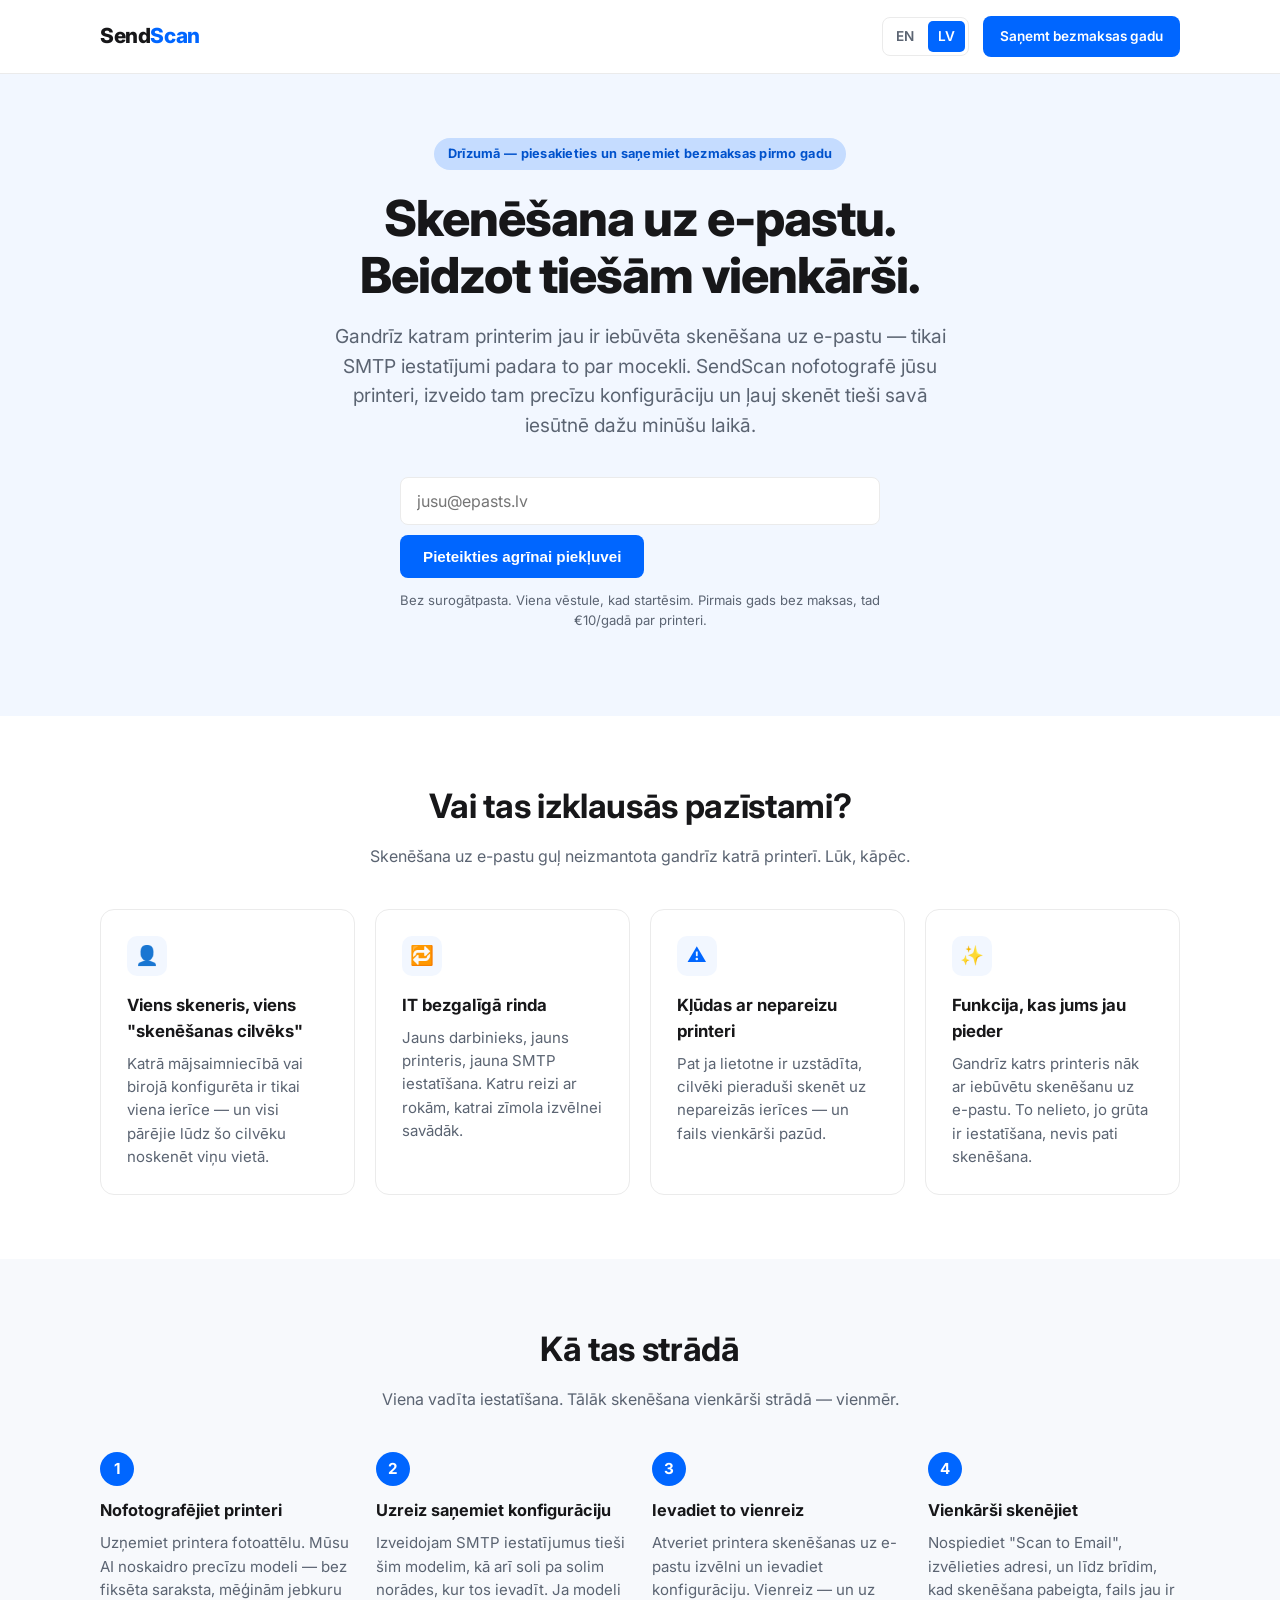
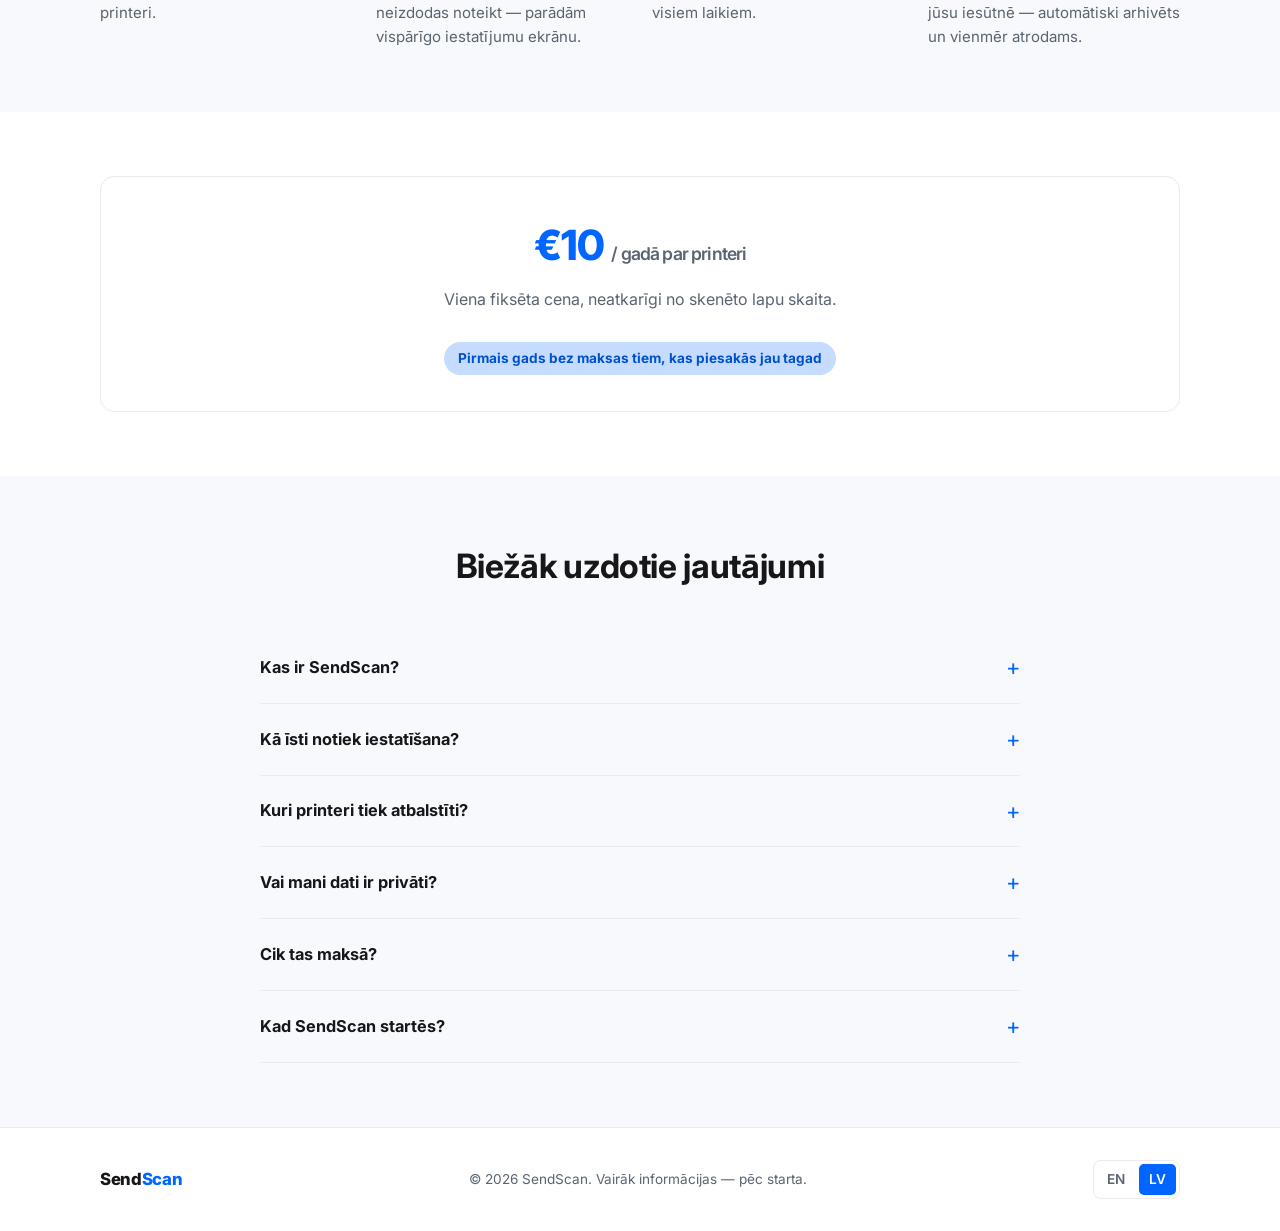
==== site/lv/index.html @ 98dc3624 "Initial commit: SendScan planning docs and coming-soon landing page Adds problem/solution notes, lan" ====
<!DOCTYPE html>
<html lang="lv">
<head>
<meta charset="UTF-8">
<meta name="viewport" content="width=device-width, initial-scale=1">
<title>SendScan | Skenēšana uz e-pastu, beidzot vienkārši</title>
<meta name="description" content="SendScan pārvērš jūsu printera iebūvēto skeneri par īstu skenēšanas uz e-pastu rīku. Nofotografējiet printeri, saņemiet gatavu SMTP konfigurāciju, iestatiet to vienreiz — katrs skenējums nonāk jūsu iesūtnē automātiski.">
<link rel="canonical" href="https://sendscan.me/lv/">
<link rel="alternate" hreflang="en" href="https://sendscan.me/">
<link rel="alternate" hreflang="lv" href="https://sendscan.me/lv/">
<link rel="alternate" hreflang="x-default" href="https://sendscan.me/">

<meta property="og:type" content="website">
<meta property="og:site_name" content="SendScan">
<meta property="og:title" content="SendScan | Skenēšana uz e-pastu, beidzot vienkārši">
<meta property="og:description" content="Nofotografējiet printeri, saņemiet gatavu skenēšanas uz e-pastu konfigurāciju, iestatiet to vienreiz. Katrs skenējums nonāk jūsu iesūtnē automātiski — pirmais gads bez maksas tiem, kas piesakās jau tagad.">
<meta property="og:url" content="https://sendscan.me/lv/">
<meta property="og:locale" content="lv_LV">
<meta property="og:locale:alternate" content="en_US">
<meta name="twitter:card" content="summary">
<meta name="twitter:title" content="SendScan | Skenēšana uz e-pastu, beidzot vienkārši">
<meta name="twitter:description" content="Nofotografējiet printeri, saņemiet gatavu skenēšanas uz e-pastu konfigurāciju, iestatiet to vienreiz. Katrs skenējums nonāk jūsu iesūtnē automātiski.">

<link rel="icon" href="../favicon.svg" type="image/svg+xml">
<link rel="preconnect" href="https://fonts.googleapis.com">
<link rel="preconnect" href="https://fonts.gstatic.com" crossorigin>
<link href="https://fonts.googleapis.com/css2?family=Inter:wght@400;600;700;800&display=swap" rel="stylesheet">
<link rel="stylesheet" href="../assets/styles.css">

<script type="application/ld+json">
{
  "@context": "https://schema.org",
  "@type": "Organization",
  "name": "SendScan",
  "url": "https://sendscan.me/lv/",
  "logo": "https://sendscan.me/favicon.svg",
  "description": "SendScan no viena fotoattēla izveido gatavus skenēšanas uz e-pastu (SMTP) iestatījumus jebkuram printerim, ar automātisku skenējumu vēsturi katram printerim."
}
</script>
<script type="application/ld+json">
{
  "@context": "https://schema.org",
  "@type": "FAQPage",
  "mainEntity": [
    {
      "@type": "Question",
      "name": "Kas ir SendScan?",
      "acceptedAnswer": {
        "@type": "Answer",
        "text": "SendScan ir pakalpojums, kas no viena fotoattēla izveido gatavus skenēšanas uz e-pastu (SMTP) iestatījumus jūsu printerim, lai to iestatītu vienreiz un sāktu skenēt tieši savā iesūtnē — bez nepieciešamām IT zināšanām."
      }
    },
    {
      "@type": "Question",
      "name": "Kā īsti notiek iestatīšana?",
      "acceptedAnswer": {
        "@type": "Answer",
        "text": "Jūs nofotografējat printeri, mūsu AI nosaka modeli un sagatavo precīzu SMTP konfigurāciju un norādes tieši šai ierīcei. To ievadāt vienreiz printera skenēšanas uz e-pastu izvēlnē, un tas strādā turpmāk. Ja modeli nevar droši noteikt, parādām vispārīgo SMTP iestatījumu ekrānu manuālai ievadīšanai."
      }
    },
    {
      "@type": "Question",
      "name": "Kuri printeri tiek atbalstīti?",
      "acceptedAnswer": {
        "@type": "Answer",
        "text": "Mērķējam atbalstīt jebkuru printeri, nevis fiksētu sarakstu. Mūsu AI ir veidots, lai atpazītu ražotāju un modeli no fotoattēla vispārīgi, ar manuālu rezerves variantu tam, ko tas droši neatpazīst."
      }
    },
    {
      "@type": "Question",
      "name": "Vai mani dati ir privāti?",
      "acceptedAnswer": {
        "@type": "Answer",
        "text": "Jā. Katram printerim ir sava atsevišķa adrese un pastkaste, un jūsu skenējumi ir pieejami tikai jūsu kontam."
      }
    },
    {
      "@type": "Question",
      "name": "Cik tas maksā?",
      "acceptedAnswer": {
        "@type": "Answer",
        "text": "SendScan maksā 10 eiro gadā par vienu printeri vai skeneri. Ikviens, kurš piesakās pirms starta, saņem pirmo gadu bez maksas."
      }
    },
    {
      "@type": "Question",
      "name": "Kad SendScan startēs?",
      "acceptedAnswer": {
        "@type": "Answer",
        "text": "Esam noslēguma sagatavošanās posmā. Pieteikšanās vietnē rezervē bezmaksas pirmo gadu un nosūtīs vēstuli brīdī, kad SendScan būs pieejams."
      }
    }
  ]
}
</script>
</head>
<body>

<header class="site-header">
  <div class="wrap">
    <a href="index.html" class="logo">Send<span class="dot">Scan</span></a>
    <div class="header-actions">
      <nav class="lang-switch" aria-label="Valoda">
        <a href="../index.html" lang="en" hreflang="en">EN</a>
        <a href="index.html" aria-current="true" lang="lv" hreflang="lv">LV</a>
      </nav>
      <a href="#signup" class="btn btn-primary btn-sm">Saņemt bezmaksas gadu</a>
    </div>
  </div>
</header>

<main>

  <section class="hero">
    <div class="wrap">
      <span class="eyebrow">Drīzumā — piesakieties un saņemiet bezmaksas pirmo gadu</span>
      <h1>Skenēšana uz e-pastu.<br>Beidzot tiešām vienkārši.</h1>
      <p class="lede">Gandrīz katram printerim jau ir iebūvēta skenēšana uz e-pastu — tikai SMTP iestatījumi padara to par mocekli. SendScan nofotografē jūsu printeri, izveido tam precīzu konfigurāciju un ļauj skenēt tieši savā iesūtnē dažu minūšu laikā.</p>

      <div class="signup-form" data-signup-form id="signup">
        <form>
          <div class="row">
            <label for="email" class="sr-only" style="position:absolute;left:-9999px;">E-pasta adrese</label>
            <input type="email" id="email" name="email" placeholder="jusu@epasts.lv" required autocomplete="email">
            <button type="submit" class="btn btn-primary">Pieteikties agrīnai piekļuvei</button>
          </div>
        </form>
        <div class="form-success" role="status">Jūs esat sarakstā! Uzrakstīsim, tiklīdz SendScan būs pieejams — ar jūsu bezmaksas pirmo gadu.</div>
        <p class="form-note">Bez surogātpasta. Viena vēstule, kad startēsim. Pirmais gads bez maksas, tad €10/gadā par printeri.</p>
      </div>
    </div>
  </section>

  <section>
    <div class="wrap">
      <div class="section-head">
        <h2>Vai tas izklausās pazīstami?</h2>
        <p>Skenēšana uz e-pastu guļ neizmantota gandrīz katrā printerī. Lūk, kāpēc.</p>
      </div>
      <div class="card-grid">
        <div class="card">
          <div class="icon">👤</div>
          <h3>Viens skeneris, viens "skenēšanas cilvēks"</h3>
          <p>Katrā mājsaimniecībā vai birojā konfigurēta ir tikai viena ierīce — un visi pārējie lūdz šo cilvēku noskenēt viņu vietā.</p>
        </div>
        <div class="card">
          <div class="icon">🔁</div>
          <h3>IT bezgalīgā rinda</h3>
          <p>Jauns darbinieks, jauns printeris, jauna SMTP iestatīšana. Katru reizi ar rokām, katrai zīmola izvēlnei savādāk.</p>
        </div>
        <div class="card">
          <div class="icon">⚠️</div>
          <h3>Kļūdas ar nepareizu printeri</h3>
          <p>Pat ja lietotne ir uzstādīta, cilvēki pieraduši skenēt uz nepareizās ierīces — un fails vienkārši pazūd.</p>
        </div>
        <div class="card">
          <div class="icon">✨</div>
          <h3>Funkcija, kas jums jau pieder</h3>
          <p>Gandrīz katrs printeris nāk ar iebūvētu skenēšanu uz e-pastu. To nelieto, jo grūta ir iestatīšana, nevis pati skenēšana.</p>
        </div>
      </div>
    </div>
  </section>

  <section class="section-alt">
    <div class="wrap">
      <div class="section-head">
        <h2>Kā tas strādā</h2>
        <p>Viena vadīta iestatīšana. Tālāk skenēšana vienkārši strādā — vienmēr.</p>
      </div>
      <ol class="steps">
        <li>
          <h3>Nofotografējiet printeri</h3>
          <p>Uzņemiet printera fotoattēlu. Mūsu AI noskaidro precīzu modeli — bez fiksēta saraksta, mēģinām jebkuru printeri.</p>
        </li>
        <li>
          <h3>Uzreiz saņemiet konfigurāciju</h3>
          <p>Izveidojam SMTP iestatījumus tieši šim modelim, kā arī soli pa solim norādes, kur tos ievadīt. Ja modeli neizdodas noteikt — parādām vispārīgo iestatījumu ekrānu.</p>
        </li>
        <li>
          <h3>Ievadiet to vienreiz</h3>
          <p>Atveriet printera skenēšanas uz e-pastu izvēlni un ievadiet konfigurāciju. Vienreiz — un uz visiem laikiem.</p>
        </li>
        <li>
          <h3>Vienkārši skenējiet</h3>
          <p>Nospiediet "Scan to Email", izvēlieties adresi, un līdz brīdim, kad skenēšana pabeigta, fails jau ir jūsu iesūtnē — automātiski arhivēts un vienmēr atrodams.</p>
        </li>
      </ol>
    </div>
  </section>

  <section>
    <div class="wrap">
      <div class="pricing-banner">
        <div class="price-figure">€10 <span>/ gadā par printeri</span></div>
        <p style="color:var(--color-text-muted); margin-top:10px;">Viena fiksēta cena, neatkarīgi no skenēto lapu skaita.</p>
        <span class="badge">Pirmais gads bez maksas tiem, kas piesakās jau tagad</span>
      </div>
    </div>
  </section>

  <section class="section-alt">
    <div class="wrap">
      <div class="section-head">
        <h2>Biežāk uzdotie jautājumi</h2>
      </div>
      <div class="faq">
        <details>
          <summary>Kas ir SendScan?</summary>
          <p>SendScan ir pakalpojums, kas no viena fotoattēla izveido gatavus skenēšanas uz e-pastu (SMTP) iestatījumus jūsu printerim, lai to iestatītu vienreiz un sāktu skenēt tieši savā iesūtnē — bez nepieciešamām IT zināšanām.</p>
        </details>
        <details>
          <summary>Kā īsti notiek iestatīšana?</summary>
          <p>Jūs nofotografējat printeri, mūsu AI nosaka modeli un sagatavo precīzu SMTP konfigurāciju un norādes tieši šai ierīcei. To ievadāt vienreiz printera skenēšanas uz e-pastu izvēlnē, un tas strādā turpmāk. Ja modeli nevar droši noteikt, parādām vispārīgo SMTP iestatījumu ekrānu manuālai ievadīšanai.</p>
        </details>
        <details>
          <summary>Kuri printeri tiek atbalstīti?</summary>
          <p>Mērķējam atbalstīt jebkuru printeri, nevis fiksētu sarakstu. Mūsu AI ir veidots, lai atpazītu ražotāju un modeli no fotoattēla vispārīgi, ar manuālu rezerves variantu tam, ko tas droši neatpazīst.</p>
        </details>
        <details>
          <summary>Vai mani dati ir privāti?</summary>
          <p>Jā. Katram printerim ir sava atsevišķa adrese un pastkaste, un jūsu skenējumi ir pieejami tikai jūsu kontam.</p>
        </details>
        <details>
          <summary>Cik tas maksā?</summary>
          <p>SendScan maksā €10 gadā par vienu printeri vai skeneri. Ikviens, kurš piesakās pirms starta, saņem pirmo gadu bez maksas.</p>
        </details>
        <details>
          <summary>Kad SendScan startēs?</summary>
          <p>Esam noslēguma sagatavošanās posmā. Pieteikšanās augstāk rezervē jums bezmaksas pirmo gadu un nosūtīs vēstuli brīdī, kad SendScan būs pieejams.</p>
        </details>
      </div>
    </div>
  </section>

</main>

<footer class="site-footer">
  <div class="wrap">
    <a href="index.html" class="logo" style="font-size:1.05rem;">Send<span class="dot">Scan</span></a>
    <p>&copy; 2026 SendScan. Vairāk informācijas — pēc starta.</p>
    <nav class="lang-switch" aria-label="Valoda">
      <a href="../index.html" lang="en" hreflang="en">EN</a>
      <a href="index.html" aria-current="true" lang="lv" hreflang="lv">LV</a>
    </nav>
  </div>
</footer>

<script src="../assets/script.js"></script>
</body>
</html>
---- site/assets/styles.css ----
/* SendScan — shared styles for EN + LV pages */

:root {
  --color-primary: #0066ff;
  --color-primary-hover: #0052cc;
  --color-primary-tint: #f2f7ff;
  --color-primary-tint-2: #c5dcff;
  --color-text: #171719;
  --color-text-muted: #5b6472;
  --color-bg: #ffffff;
  --color-bg-alt: #f7f9fc;
  --color-border: #ebebeb;
  --color-success-bg: #f0fdf4;
  --color-success-text: #166534;
  --radius: 8px;
  --radius-lg: 14px;
  --font-family: 'Inter', -apple-system, BlinkMacSystemFont, 'Segoe UI', Roboto, sans-serif;
  --max-width: 1120px;
}

@media (prefers-color-scheme: dark) {
  :root {
    --color-primary: #4d8dff;
    --color-primary-hover: #6ea1ff;
    --color-primary-tint: #10192b;
    --color-primary-tint-2: #16233d;
    --color-text: #f2f4f7;
    --color-text-muted: #a6adb8;
    --color-bg: #0b0e14;
    --color-bg-alt: #11151d;
    --color-border: #23283333;
    --color-success-bg: #0f2a1a;
    --color-success-text: #4ade80;
  }
}

* { box-sizing: border-box; }

html { scroll-behavior: auto; }

body {
  margin: 0;
  font-family: var(--font-family);
  color: var(--color-text);
  background: var(--color-bg);
  line-height: 1.55;
  -webkit-font-smoothing: antialiased;
}

img, svg { max-width: 100%; display: block; }

a { color: var(--color-primary); text-decoration: none; }
a:hover { text-decoration: underline; }

.wrap {
  max-width: var(--max-width);
  margin: 0 auto;
  padding: 0 20px;
}

/* Header */
.site-header {
  border-bottom: 1px solid var(--color-border);
  position: sticky;
  top: 0;
  background: var(--color-bg);
  z-index: 10;
}
.site-header .wrap {
  display: flex;
  align-items: center;
  justify-content: space-between;
  gap: 16px;
  padding-top: 16px;
  padding-bottom: 16px;
  flex-wrap: wrap;
}
.logo {
  font-weight: 800;
  font-size: 1.3rem;
  color: var(--color-text);
  letter-spacing: -0.02em;
}
.logo:hover { text-decoration: none; }
.logo .dot { color: var(--color-primary); }

.header-actions {
  display: flex;
  align-items: center;
  gap: 14px;
}

.lang-switch {
  display: flex;
  gap: 4px;
  border: 1px solid var(--color-border);
  border-radius: var(--radius);
  padding: 3px;
}
.lang-switch a {
  padding: 5px 10px;
  border-radius: calc(var(--radius) - 3px);
  font-size: 0.85rem;
  font-weight: 600;
  color: var(--color-text-muted);
}
.lang-switch a:hover { text-decoration: none; background: var(--color-bg-alt); }
.lang-switch a[aria-current="true"] {
  background: var(--color-primary);
  color: #fff;
}

/* Buttons */
.btn {
  display: inline-flex;
  align-items: center;
  justify-content: center;
  gap: 8px;
  padding: 12px 22px;
  border-radius: var(--radius);
  font-weight: 600;
  font-size: 0.95rem;
  border: 1px solid transparent;
  cursor: pointer;
  white-space: nowrap;
}
.btn:hover { text-decoration: none; }
.btn-primary {
  background: var(--color-primary);
  color: #fff;
}
.btn-primary:hover { background: var(--color-primary-hover); }
.btn-outline {
  background: transparent;
  border-color: var(--color-primary);
  color: var(--color-primary);
}
.btn-outline:hover { background: var(--color-primary-tint); }
.btn-sm { padding: 9px 16px; font-size: 0.85rem; }

/* Hero */
.hero {
  background: var(--color-primary-tint);
  padding: 64px 0 72px;
}
.hero .wrap { text-align: center; }
.eyebrow {
  display: inline-block;
  background: var(--color-primary-tint-2);
  color: var(--color-primary-hover);
  font-weight: 700;
  font-size: 0.8rem;
  letter-spacing: 0.02em;
  padding: 6px 14px;
  border-radius: 999px;
  margin-bottom: 20px;
}
.hero h1 {
  font-size: clamp(1.9rem, 5vw, 3.1rem);
  line-height: 1.15;
  letter-spacing: -0.02em;
  margin: 0 0 18px;
  font-weight: 800;
}
.hero .lede {
  font-size: clamp(1rem, 2vw, 1.2rem);
  color: var(--color-text-muted);
  max-width: 640px;
  margin: 0 auto 36px;
}

/* Signup form */
.signup-form {
  max-width: 480px;
  margin: 0 auto;
}
.signup-form .row {
  display: flex;
  gap: 10px;
  flex-wrap: wrap;
}
.signup-form input[type="email"] {
  flex: 1 1 240px;
  padding: 13px 16px;
  border-radius: var(--radius);
  border: 1px solid var(--color-border);
  font-size: 1rem;
  font-family: inherit;
  background: var(--color-bg);
  color: var(--color-text);
}
.signup-form input[type="email"]:focus {
  outline: 2px solid var(--color-primary);
  outline-offset: 1px;
}
.signup-form .btn { flex: 0 0 auto; }
.form-note {
  font-size: 0.82rem;
  color: var(--color-text-muted);
  margin-top: 12px;
}
.form-success {
  display: none;
  background: var(--color-success-bg);
  color: var(--color-success-text);
  border-radius: var(--radius);
  padding: 16px 18px;
  font-weight: 600;
  font-size: 0.95rem;
}
.signup-form.is-submitted form { display: none; }
.signup-form.is-submitted .form-success { display: block; }

/* Sections */
section { padding: 64px 0; }
.section-head {
  text-align: center;
  max-width: 640px;
  margin: 0 auto 40px;
}
.section-head h2 {
  font-size: clamp(1.5rem, 3vw, 2.1rem);
  margin: 0 0 12px;
  letter-spacing: -0.01em;
}
.section-head p { color: var(--color-text-muted); margin: 0; }

/* Problem cards */
.card-grid {
  display: grid;
  grid-template-columns: repeat(auto-fit, minmax(240px, 1fr));
  gap: 20px;
}
.card {
  border: 1px solid var(--color-border);
  border-radius: var(--radius-lg);
  padding: 26px;
  background: var(--color-bg);
}
.card .icon {
  width: 40px;
  height: 40px;
  border-radius: 10px;
  background: var(--color-primary-tint);
  color: var(--color-primary);
  display: flex;
  align-items: center;
  justify-content: center;
  font-size: 1.2rem;
  margin-bottom: 16px;
}
.card h3 { margin: 0 0 8px; font-size: 1.05rem; }
.card p { margin: 0; color: var(--color-text-muted); font-size: 0.94rem; }

/* How it works */
.steps {
  list-style: none;
  margin: 0;
  padding: 0;
  display: grid;
  grid-template-columns: repeat(auto-fit, minmax(220px, 1fr));
  gap: 24px;
  counter-reset: step;
}
.steps li {
  counter-increment: step;
  position: relative;
  padding-top: 46px;
}
.steps li::before {
  content: counter(step);
  position: absolute;
  top: 0;
  left: 0;
  width: 34px;
  height: 34px;
  border-radius: 50%;
  background: var(--color-primary);
  color: #fff;
  font-weight: 700;
  display: flex;
  align-items: center;
  justify-content: center;
  font-size: 0.95rem;
}
.steps h3 { margin: 0 0 8px; font-size: 1.02rem; }
.steps p { margin: 0; color: var(--color-text-muted); font-size: 0.94rem; }

.section-alt { background: var(--color-bg-alt); }

/* Pricing banner */
.pricing-banner {
  border: 1px solid var(--color-border);
  border-radius: var(--radius-lg);
  padding: 36px;
  text-align: center;
  background: var(--color-bg);
}
.price-figure {
  font-size: 2.6rem;
  font-weight: 800;
  color: var(--color-primary);
  letter-spacing: -0.02em;
}
.price-figure span { font-size: 1.1rem; font-weight: 600; color: var(--color-text-muted); }
.pricing-banner .badge {
  display: inline-block;
  margin-top: 14px;
  background: var(--color-primary-tint-2);
  color: var(--color-primary-hover);
  font-weight: 700;
  font-size: 0.85rem;
  padding: 6px 14px;
  border-radius: 999px;
}

/* FAQ */
.faq { max-width: 760px; margin: 0 auto; }
.faq details {
  border-bottom: 1px solid var(--color-border);
  padding: 18px 0;
}
.faq summary {
  cursor: pointer;
  font-weight: 700;
  font-size: 1.02rem;
  list-style: none;
  display: flex;
  align-items: center;
  justify-content: space-between;
  gap: 12px;
}
.faq summary::-webkit-details-marker { display: none; }
.faq summary::after {
  content: '+';
  font-size: 1.4rem;
  color: var(--color-primary);
  flex-shrink: 0;
  font-weight: 400;
}
.faq details[open] summary::after { content: '\2212'; }
.faq p {
  margin: 12px 0 0;
  color: var(--color-text-muted);
}

/* Footer */
.site-footer {
  border-top: 1px solid var(--color-border);
  padding: 32px 0;
}
.site-footer .wrap {
  display: flex;
  align-items: center;
  justify-content: space-between;
  gap: 16px;
  flex-wrap: wrap;
}
.site-footer p {
  margin: 0;
  color: var(--color-text-muted);
  font-size: 0.85rem;
}

@media (max-width: 560px) {
  .site-header .wrap { justify-content: center; text-align: center; }
  .header-actions { width: 100%; justify-content: center; }
  .signup-form .row { flex-direction: column; }
  .signup-form .btn { width: 100%; }
}
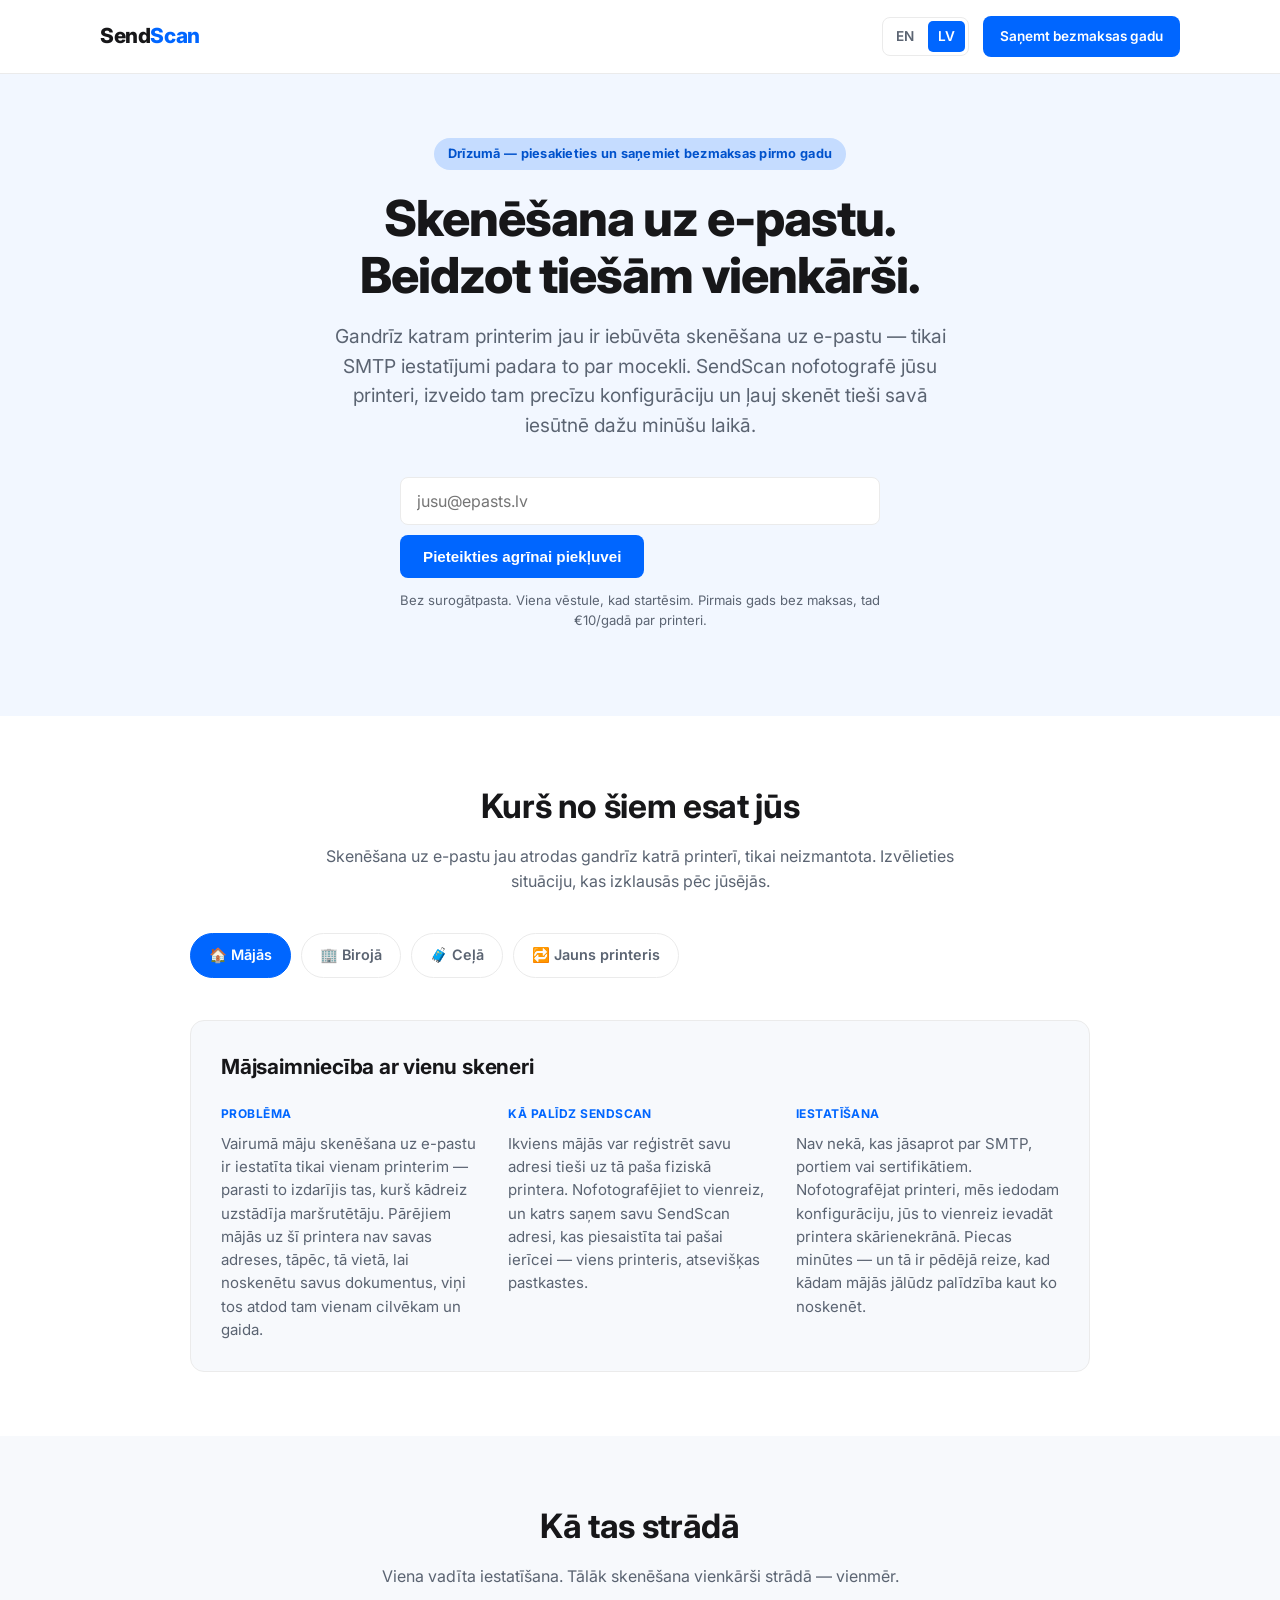
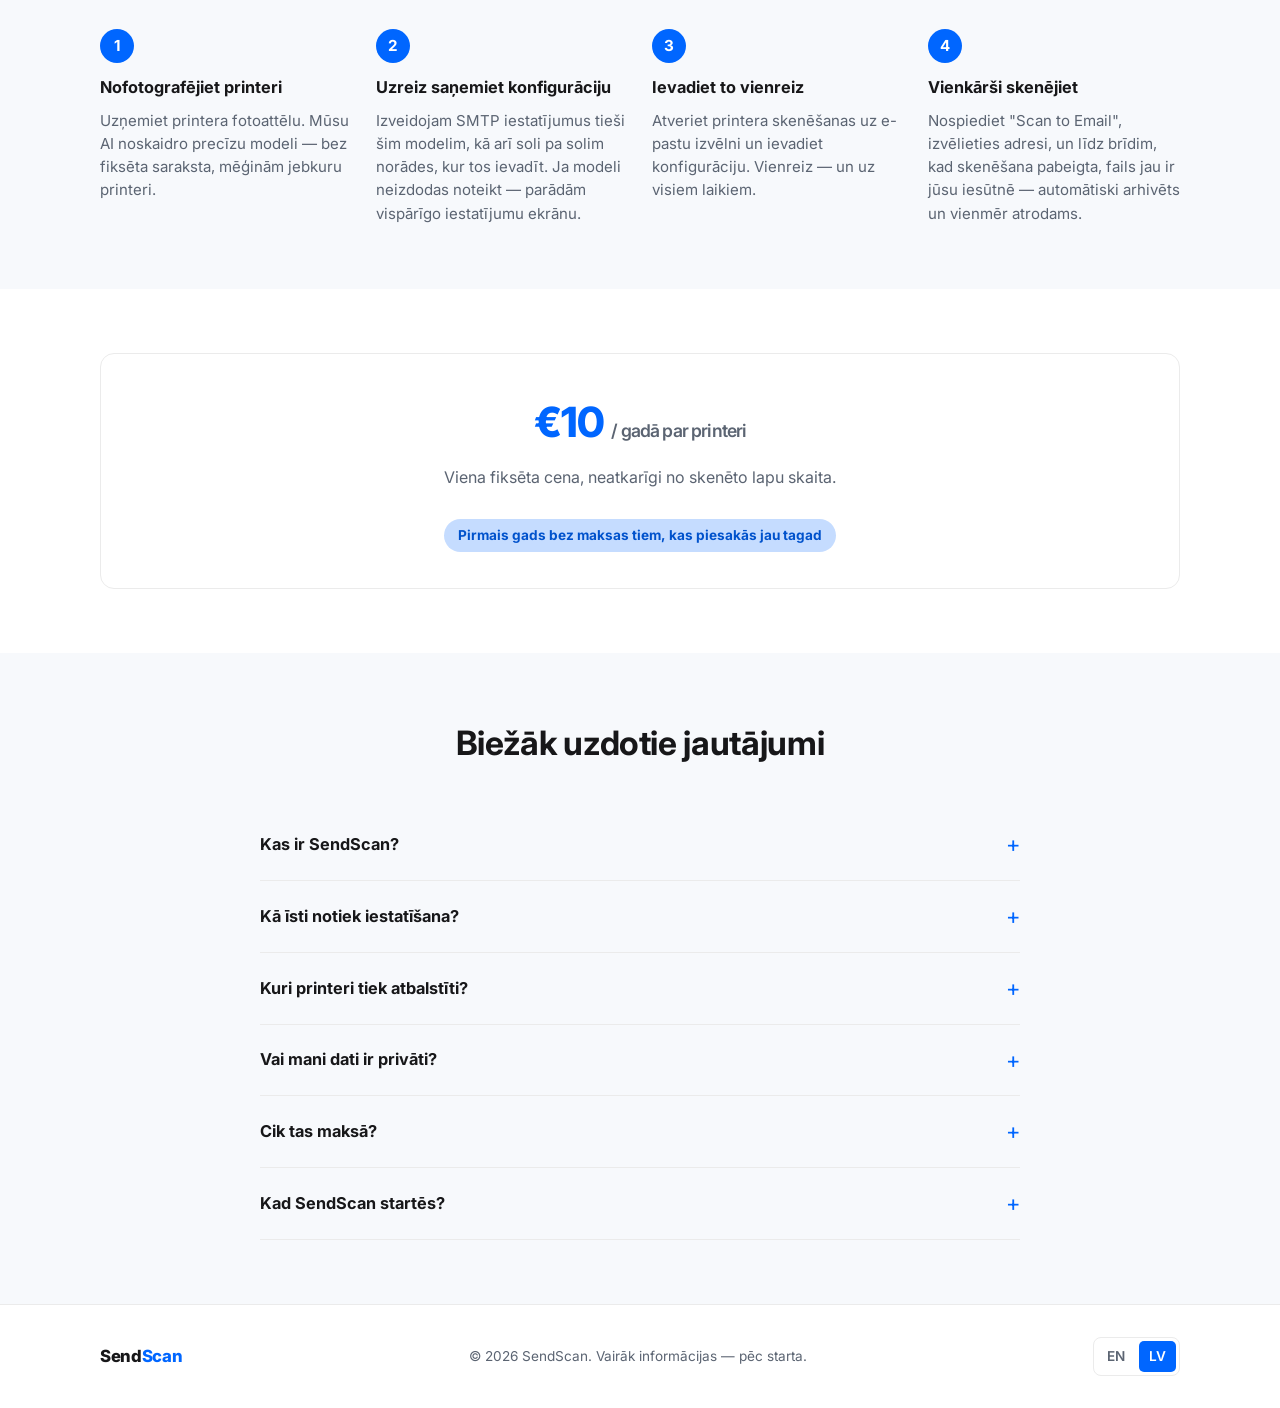
==== commit caba1610: "Replace shallow problem cards with detailed use-case tabs Adds a CSS-only (radio-button driven) tabb" ====
--- a/site/lv/index.html
+++ b/site/lv/index.html
@@ -134,29 +134,90 @@
   <section>
     <div class="wrap">
       <div class="section-head">
-        <h2>Vai tas izklausās pazīstami?</h2>
-        <p>Skenēšana uz e-pastu guļ neizmantota gandrīz katrā printerī. Lūk, kāpēc.</p>
-      </div>
-      <div class="card-grid">
-        <div class="card">
-          <div class="icon">👤</div>
-          <h3>Viens skeneris, viens "skenēšanas cilvēks"</h3>
-          <p>Katrā mājsaimniecībā vai birojā konfigurēta ir tikai viena ierīce — un visi pārējie lūdz šo cilvēku noskenēt viņu vietā.</p>
+        <h2>Kurš no šiem esat jūs</h2>
+        <p>Skenēšana uz e-pastu jau atrodas gandrīz katrā printerī, tikai neizmantota. Izvēlieties situāciju, kas izklausās pēc jūsējās.</p>
+      </div>
+
+      <div class="usecases">
+        <input type="radio" name="usecase" id="uc-home" class="tab-input" checked>
+        <label class="tab" for="uc-home">🏠 Mājās</label>
+        <input type="radio" name="usecase" id="uc-office" class="tab-input">
+        <label class="tab" for="uc-office">🏢 Birojā</label>
+        <input type="radio" name="usecase" id="uc-guest" class="tab-input">
+        <label class="tab" for="uc-guest">🧳 Ceļā</label>
+        <input type="radio" name="usecase" id="uc-swap" class="tab-input">
+        <label class="tab" for="uc-swap">🔁 Jauns printeris</label>
+
+        <div class="panel" id="panel-home">
+          <h3 class="panel-title">Mājsaimniecība ar vienu skeneri</h3>
+          <div class="panel-grid">
+            <div class="panel-block">
+              <span class="panel-label">Problēma</span>
+              <p>Vairumā māju skenēšana uz e-pastu ir iestatīta tikai vienam printerim — parasti to izdarījis tas, kurš kādreiz uzstādīja maršrutētāju. Pārējiem mājās uz šī printera nav savas adreses, tāpēc, tā vietā, lai noskenētu savus dokumentus, viņi tos atdod tam vienam cilvēkam un gaida.</p>
+            </div>
+            <div class="panel-block">
+              <span class="panel-label">Kā palīdz SendScan</span>
+              <p>Ikviens mājās var reģistrēt savu adresi tieši uz tā paša fiziskā printera. Nofotografējiet to vienreiz, un katrs saņem savu SendScan adresi, kas piesaistīta tai pašai ierīcei — viens printeris, atsevišķas pastkastes.</p>
+            </div>
+            <div class="panel-block">
+              <span class="panel-label">Iestatīšana</span>
+              <p>Nav nekā, kas jāsaprot par SMTP, portiem vai sertifikātiem. Nofotografējat printeri, mēs iedodam konfigurāciju, jūs to vienreiz ievadāt printera skārienekrānā. Piecas minūtes — un tā ir pēdējā reize, kad kādam mājās jālūdz palīdzība kaut ko noskenēt.</p>
+            </div>
+          </div>
         </div>
-        <div class="card">
-          <div class="icon">🔁</div>
-          <h3>IT bezgalīgā rinda</h3>
-          <p>Jauns darbinieks, jauns printeris, jauna SMTP iestatīšana. Katru reizi ar rokām, katrai zīmola izvēlnei savādāk.</p>
+
+        <div class="panel" id="panel-office">
+          <h3 class="panel-title">IT bezgalīgā skenēšanas rinda</h3>
+          <div class="panel-grid">
+            <div class="panel-block">
+              <span class="panel-label">Problēma</span>
+              <p>Biroja administratori atkārto vienu un to pašu manuālo SMTP iestatīšanu katram printerim, katram jaunam darbiniekam un katram zīmolam — Canon, HP, Epson, Brother katram ir savādāka izvēlne, tāpēc nav vienas instrukcijas visam parkam.</p>
+            </div>
+            <div class="panel-block">
+              <span class="panel-label">Kā palīdz SendScan</span>
+              <p>SendScan pēc fotoattēla atpazīst katra printera zīmolu un modeli un iedod precīzu konfigurāciju un norādes tieši šai ierīcei, tāpēc nevienam nav jāatšifrē cita izvēlne katru reizi. Vairāki printeri, viens konsekvents process.</p>
+            </div>
+            <div class="panel-block">
+              <span class="panel-label">Iestatīšana</span>
+              <p>Viens foto katram printerim, viena konfigurācija, viena piecu minūšu vizīte pie katras ierīces — izdarīts vienreiz, nevis atkārtots katram jaunam darbiniekam. Jaunie darbinieki vienkārši saņem savu adresi; pie printera vairs nevienam nav jāiet.</p>
+            </div>
+          </div>
         </div>
-        <div class="card">
-          <div class="icon">⚠️</div>
-          <h3>Kļūdas ar nepareizu printeri</h3>
-          <p>Pat ja lietotne ir uzstādīta, cilvēki pieraduši skenēt uz nepareizās ierīces — un fails vienkārši pazūd.</p>
+
+        <div class="panel" id="panel-guest">
+          <h3 class="panel-title">Viesis, kurš nevar noskenēt</h3>
+          <div class="panel-grid">
+            <div class="panel-block">
+              <span class="panel-label">Problēma</span>
+              <p>Apmeklējot klienta biroju, kopstrādes telpu vai koplietošanas bibliotēku, skenēšana uz e-pastu ir iestatīta tikai pastāvīgajiem darbiniekiem — viesis pats sevi nevar pievienot, tāpēc beigās nofotografē līgumu vai personu apliecinošu dokumentu ar telefonu.</p>
+            </div>
+            <div class="panel-block">
+              <span class="panel-label">Kā palīdz SendScan</span>
+              <p>Ikviens var uzreiz reģistrēt savu SendScan adresi jebkuram printerim, kuram viņam ir fiziska piekļuve — tam nav nepieciešams, lai administrators pievieno jūs organizācijas iekšējai adrešu grāmatai.</p>
+            </div>
+            <div class="panel-block">
+              <span class="panel-label">Iestatīšana</span>
+              <p>Tāda pati viena-foto plūsma kā jebkur citur. Nav jābūt "IT cilvēkam" vai jāsaņem īpaša piekļuve — vajag tikai printera skārienekrānu un divas minūtes.</p>
+            </div>
+          </div>
         </div>
-        <div class="card">
-          <div class="icon">✨</div>
-          <h3>Funkcija, kas jums jau pieder</h3>
-          <p>Gandrīz katrs printeris nāk ar iebūvētu skenēšanu uz e-pastu. To nelieto, jo grūta ir iestatīšana, nevis pati skenēšana.</p>
+
+        <div class="panel" id="panel-swap">
+          <h3 class="panel-title">Sākot no nulles</h3>
+          <div class="panel-grid">
+            <div class="panel-block">
+              <span class="panel-label">Problēma</span>
+              <p>Printeris salūst vai tiek nomainīts pret jaunāku modeli, un līdz ar to pazūd visi SMTP iestatījumi, kas kādreiz strādāja. Neviens neatceras precīzās vērtības, tāpēc skenēšana ir salauzta, kamēr kāds atrod laiku to pārtaisīt.</p>
+            </div>
+            <div class="panel-block">
+              <span class="panel-label">Kā palīdz SendScan</span>
+              <p>Vienkārši nofotografējiet jauno printeri. SendScan nav svarīgi, ka vecā vairs nav — tas izveido jaunu konfigurāciju tam modelim, kas to aizstāja, un jūsu esošā skenējumu vēsture turpinās, hardware nomaiņas neskarta.</p>
+            </div>
+            <div class="panel-block">
+              <span class="panel-label">Iestatīšana</span>
+              <p>Tieši tāds pats piecu minūšu process kā pirmoreiz — nekas no iepriekšējā nav jāatceras, nekas nav manuāli jāpārceļ.</p>
+            </div>
+          </div>
         </div>
       </div>
     </div>
--- a/site/assets/styles.css
+++ b/site/assets/styles.css
@@ -225,32 +225,83 @@
 }
 .section-head p { color: var(--color-text-muted); margin: 0; }
 
-/* Problem cards */
-.card-grid {
-  display: grid;
-  grid-template-columns: repeat(auto-fit, minmax(240px, 1fr));
-  gap: 20px;
-}
-.card {
+/* Use-case tabs (radio-button driven, no JS required) */
+.usecases {
+  display: flex;
+  flex-wrap: wrap;
+  gap: 10px;
+  max-width: 900px;
+  margin: 0 auto;
+}
+.usecases .tab-input {
+  position: absolute;
+  width: 1px;
+  height: 1px;
+  opacity: 0;
+  overflow: hidden;
+}
+.usecases .tab {
+  order: 1;
+  cursor: pointer;
+  padding: 10px 18px;
+  border-radius: 999px;
+  border: 1px solid var(--color-border);
+  font-weight: 600;
+  font-size: 0.9rem;
+  color: var(--color-text-muted);
+  background: var(--color-bg);
+  user-select: none;
+}
+.usecases .tab-input:checked + .tab {
+  background: var(--color-primary);
+  border-color: var(--color-primary);
+  color: #fff;
+}
+.usecases .tab-input:focus-visible + .tab {
+  outline: 2px solid var(--color-primary);
+  outline-offset: 2px;
+}
+.usecases .panel {
+  order: 2;
+  flex-basis: 100%;
+  display: none;
+  margin-top: 32px;
+  padding: 30px;
   border: 1px solid var(--color-border);
   border-radius: var(--radius-lg);
-  padding: 26px;
-  background: var(--color-bg);
-}
-.card .icon {
-  width: 40px;
-  height: 40px;
-  border-radius: 10px;
-  background: var(--color-primary-tint);
+  background: var(--color-bg-alt);
+  text-align: left;
+}
+#uc-home:checked ~ #panel-home,
+#uc-office:checked ~ #panel-office,
+#uc-guest:checked ~ #panel-guest,
+#uc-swap:checked ~ #panel-swap {
+  display: block;
+}
+.panel-title {
+  margin: 0 0 22px;
+  font-size: 1.3rem;
+  letter-spacing: -0.01em;
+}
+.panel-grid {
+  display: grid;
+  grid-template-columns: repeat(auto-fit, minmax(200px, 1fr));
+  gap: 24px;
+}
+.panel-label {
+  display: block;
+  font-size: 0.75rem;
+  font-weight: 700;
+  letter-spacing: 0.04em;
+  text-transform: uppercase;
   color: var(--color-primary);
-  display: flex;
-  align-items: center;
-  justify-content: center;
-  font-size: 1.2rem;
-  margin-bottom: 16px;
-}
-.card h3 { margin: 0 0 8px; font-size: 1.05rem; }
-.card p { margin: 0; color: var(--color-text-muted); font-size: 0.94rem; }
+  margin-bottom: 8px;
+}
+.panel-block p {
+  margin: 0;
+  color: var(--color-text-muted);
+  font-size: 0.94rem;
+}
 
 /* How it works */
 .steps {
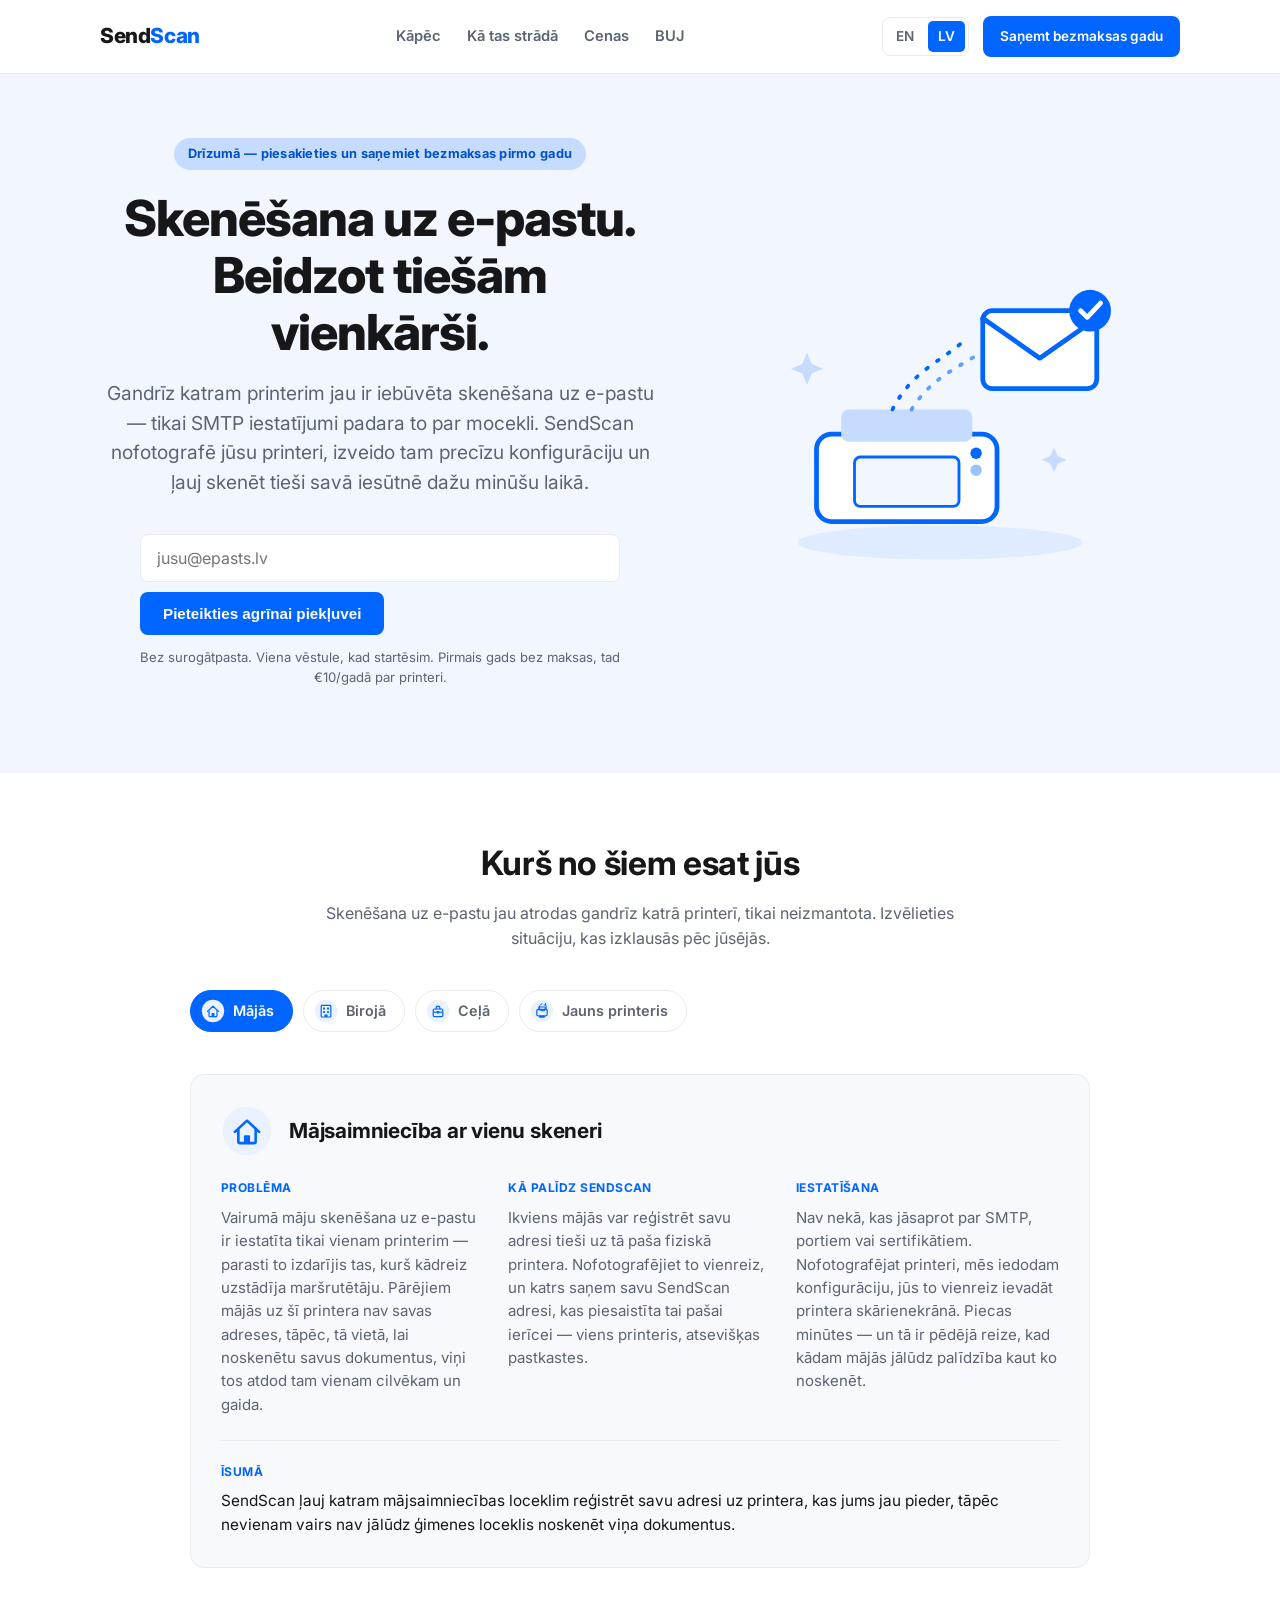
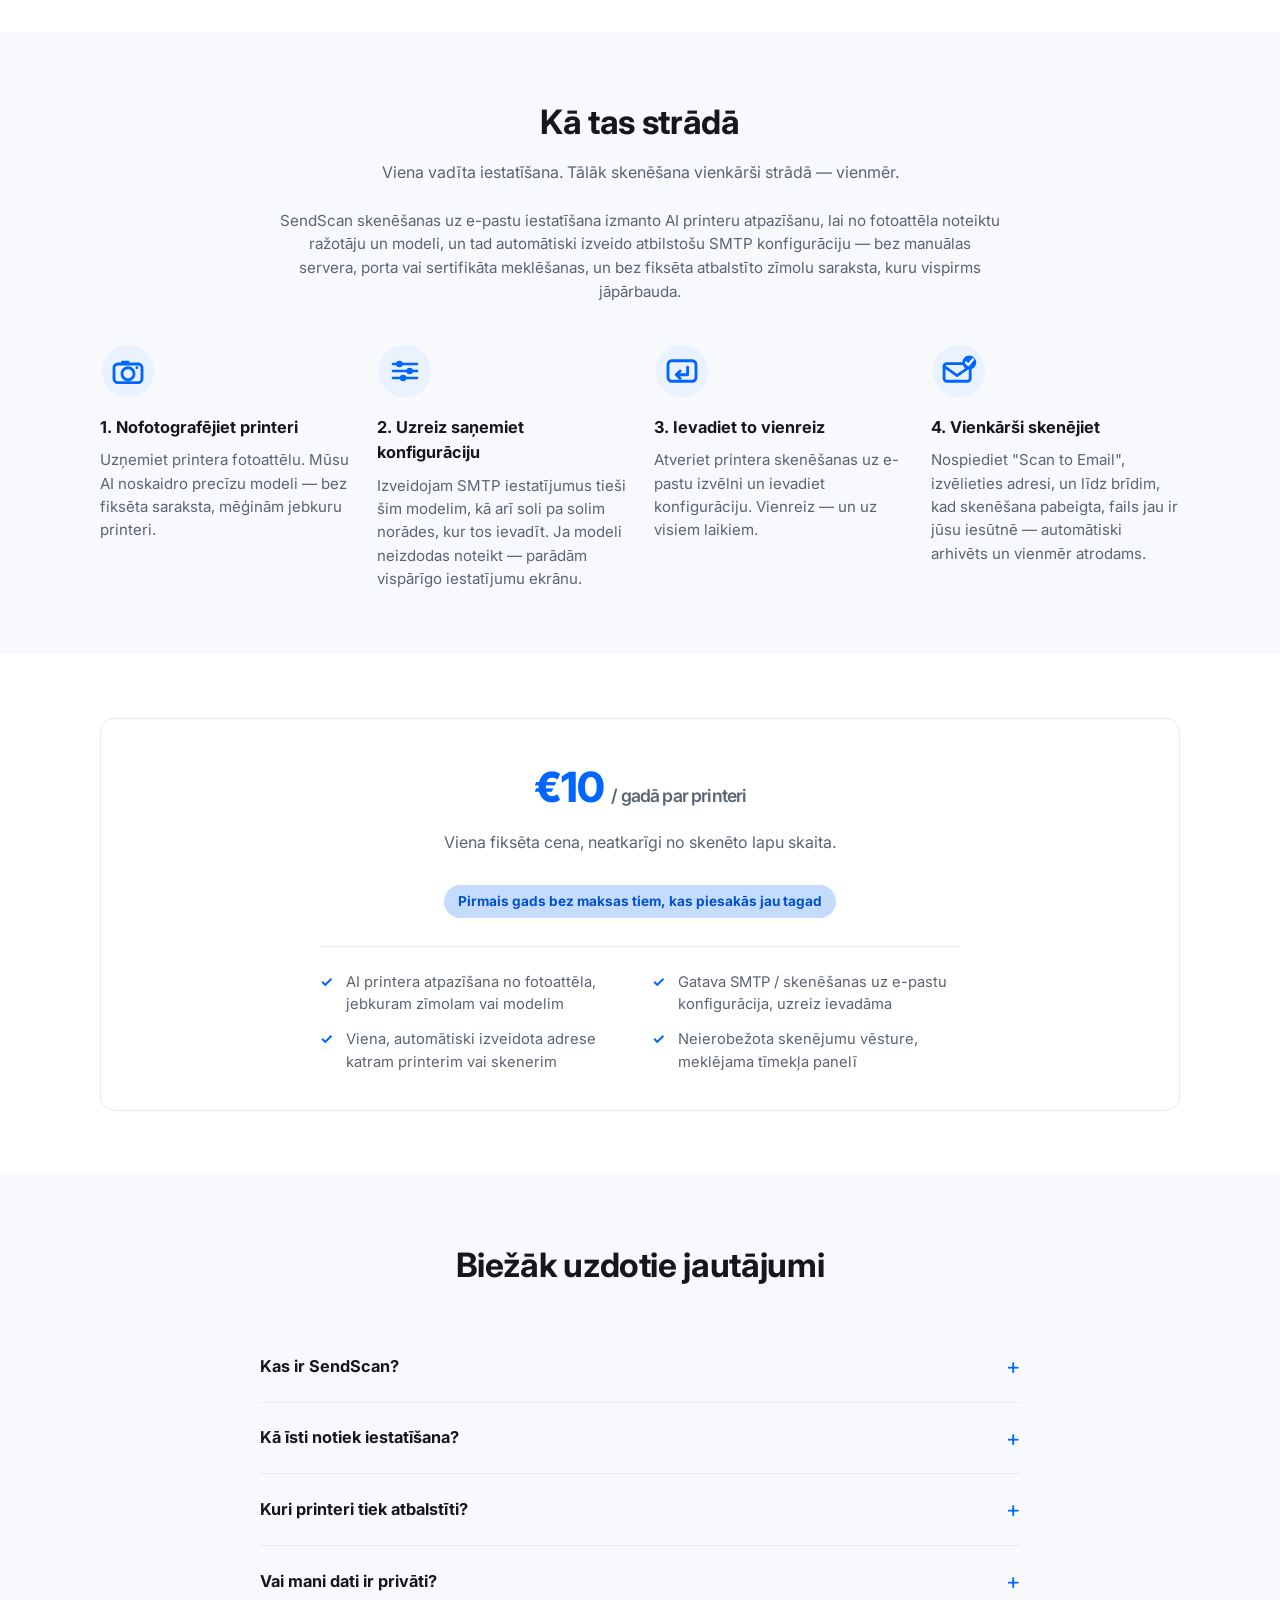
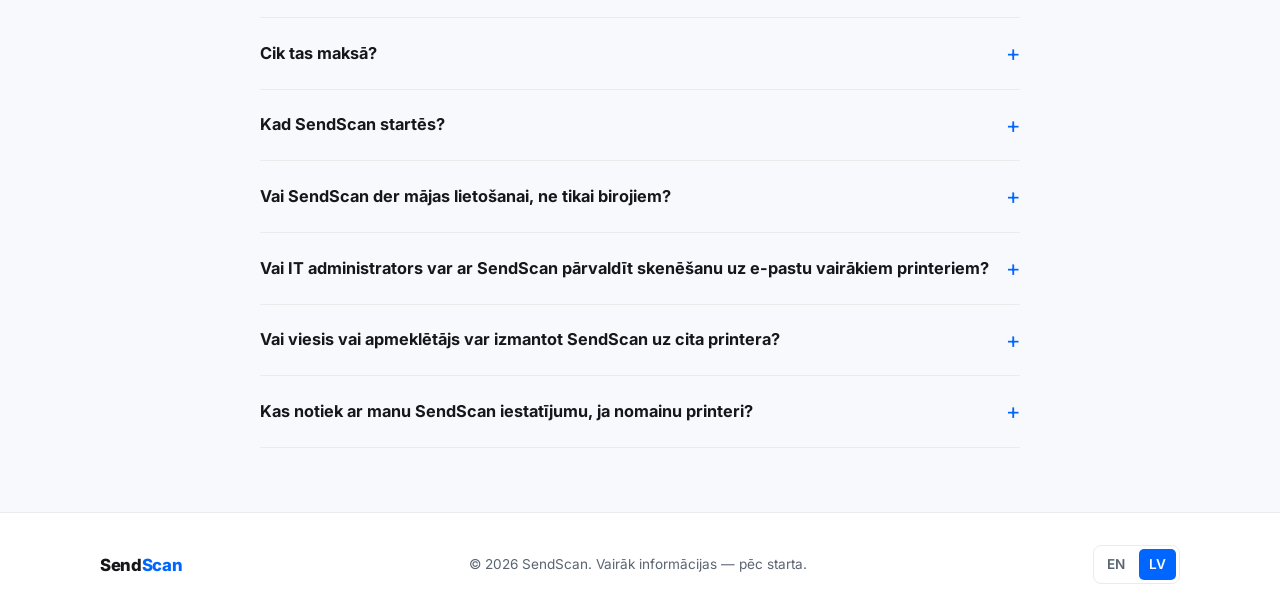
==== commit 12bfb5ec: "Add themed illustrations, in-page nav, and more SEO/AI copy - Custom SVG icons/hero art (printer, en" ====
--- a/site/lv/index.html
+++ b/site/lv/index.html
@@ -89,6 +89,38 @@
         "@type": "Answer",
         "text": "Esam noslēguma sagatavošanās posmā. Pieteikšanās vietnē rezervē bezmaksas pirmo gadu un nosūtīs vēstuli brīdī, kad SendScan būs pieejams."
       }
+    },
+    {
+      "@type": "Question",
+      "name": "Vai SendScan der mājas lietošanai, ne tikai birojiem?",
+      "acceptedAnswer": {
+        "@type": "Answer",
+        "text": "Jā. SendScan tikpat labi strādā uz viena mājas printera, cik uz biroja printeru parka — katrs ģimenes loceklis var reģistrēt savu adresi uz tās pašas fiziskās ierīces, tāpēc skenēšana vairs nav kaut kas, ko lūdzat izdarīt vienam cilvēkam mājās."
+      }
+    },
+    {
+      "@type": "Question",
+      "name": "Vai IT administrators var ar SendScan pārvaldīt skenēšanu uz e-pastu vairākiem printeriem?",
+      "acceptedAnswer": {
+        "@type": "Answer",
+        "text": "Jā. Katrs printeris saņem savu, uz foto balstītu iestatīšanu un savu adresi, tāpēc administrators var ieviest SendScan visā jauktu zīmolu printeru parkā, neapgūstot katra printera savādāko SMTP izvēlni, un pieslēgt jaunus darbiniekus, pie printera vairs neejot."
+      }
+    },
+    {
+      "@type": "Question",
+      "name": "Vai viesis vai apmeklētājs var izmantot SendScan uz cita printera?",
+      "acceptedAnswer": {
+        "@type": "Answer",
+        "text": "Jā. SendScan iestatīšanai nepieciešama tikai fiziska piekļuve printera ekrānam dažas minūtes — nav nepieciešams, lai administrators jūs iepriekš pievieno organizācijas adrešu grāmatai."
+      }
+    },
+    {
+      "@type": "Question",
+      "name": "Kas notiek ar manu SendScan iestatījumu, ja nomainu printeri?",
+      "acceptedAnswer": {
+        "@type": "Answer",
+        "text": "Jūs nofotografējat jauno printeri un saņemat tam jaunu konfigurāciju. Jūsu skenējumu vēsture un adrese turpina darboties — aparatūras nomaiņa nenozīmē sākt no jauna."
+      }
     }
   ]
 }
@@ -99,6 +131,12 @@
 <header class="site-header">
   <div class="wrap">
     <a href="index.html" class="logo">Send<span class="dot">Scan</span></a>
+    <nav class="main-nav" aria-label="Sadaļa">
+      <a href="#why">Kāpēc</a>
+      <a href="#how-it-works">Kā tas strādā</a>
+      <a href="#pricing">Cenas</a>
+      <a href="#faq">BUJ</a>
+    </nav>
     <div class="header-actions">
       <nav class="lang-switch" aria-label="Valoda">
         <a href="../index.html" lang="en" hreflang="en">EN</a>
@@ -113,25 +151,32 @@
 
   <section class="hero">
     <div class="wrap">
-      <span class="eyebrow">Drīzumā — piesakieties un saņemiet bezmaksas pirmo gadu</span>
-      <h1>Skenēšana uz e-pastu.<br>Beidzot tiešām vienkārši.</h1>
-      <p class="lede">Gandrīz katram printerim jau ir iebūvēta skenēšana uz e-pastu — tikai SMTP iestatījumi padara to par mocekli. SendScan nofotografē jūsu printeri, izveido tam precīzu konfigurāciju un ļauj skenēt tieši savā iesūtnē dažu minūšu laikā.</p>
-
-      <div class="signup-form" data-signup-form id="signup">
-        <form>
-          <div class="row">
-            <label for="email" class="sr-only" style="position:absolute;left:-9999px;">E-pasta adrese</label>
-            <input type="email" id="email" name="email" placeholder="jusu@epasts.lv" required autocomplete="email">
-            <button type="submit" class="btn btn-primary">Pieteikties agrīnai piekļuvei</button>
-          </div>
-        </form>
-        <div class="form-success" role="status">Jūs esat sarakstā! Uzrakstīsim, tiklīdz SendScan būs pieejams — ar jūsu bezmaksas pirmo gadu.</div>
-        <p class="form-note">Bez surogātpasta. Viena vēstule, kad startēsim. Pirmais gads bez maksas, tad €10/gadā par printeri.</p>
+      <div class="hero-inner">
+        <div class="hero-content">
+          <span class="eyebrow">Drīzumā — piesakieties un saņemiet bezmaksas pirmo gadu</span>
+          <h1>Skenēšana uz e-pastu.<br>Beidzot tiešām vienkārši.</h1>
+          <p class="lede">Gandrīz katram printerim jau ir iebūvēta skenēšana uz e-pastu — tikai SMTP iestatījumi padara to par mocekli. SendScan nofotografē jūsu printeri, izveido tam precīzu konfigurāciju un ļauj skenēt tieši savā iesūtnē dažu minūšu laikā.</p>
+
+          <div class="signup-form" data-signup-form id="signup">
+            <form>
+              <div class="row">
+                <label for="email" class="sr-only" style="position:absolute;left:-9999px;">E-pasta adrese</label>
+                <input type="email" id="email" name="email" placeholder="jusu@epasts.lv" required autocomplete="email">
+                <button type="submit" class="btn btn-primary">Pieteikties agrīnai piekļuvei</button>
+              </div>
+            </form>
+            <div class="form-success" role="status">Jūs esat sarakstā! Uzrakstīsim, tiklīdz SendScan būs pieejams — ar jūsu bezmaksas pirmo gadu.</div>
+            <p class="form-note">Bez surogātpasta. Viena vēstule, kad startēsim. Pirmais gads bez maksas, tad €10/gadā par printeri.</p>
+          </div>
+        </div>
+        <div class="hero-visual">
+          <img src="../assets/images/hero-scan.svg" alt="Ilustrācija: printeris skenē lapu un nogādā to tieši iesūtnē, atzīmēts kā saņemts" width="380" height="304">
+        </div>
       </div>
     </div>
   </section>
 
-  <section>
+  <section id="why">
     <div class="wrap">
       <div class="section-head">
         <h2>Kurš no šiem esat jūs</h2>
@@ -140,16 +185,19 @@
 
       <div class="usecases">
         <input type="radio" name="usecase" id="uc-home" class="tab-input" checked>
-        <label class="tab" for="uc-home">🏠 Mājās</label>
+        <label class="tab" for="uc-home"><img src="../assets/images/icon-home.svg" alt="" width="24" height="24"> Mājās</label>
         <input type="radio" name="usecase" id="uc-office" class="tab-input">
-        <label class="tab" for="uc-office">🏢 Birojā</label>
+        <label class="tab" for="uc-office"><img src="../assets/images/icon-office.svg" alt="" width="24" height="24"> Birojā</label>
         <input type="radio" name="usecase" id="uc-guest" class="tab-input">
-        <label class="tab" for="uc-guest">🧳 Ceļā</label>
+        <label class="tab" for="uc-guest"><img src="../assets/images/icon-guest.svg" alt="" width="24" height="24"> Ceļā</label>
         <input type="radio" name="usecase" id="uc-swap" class="tab-input">
-        <label class="tab" for="uc-swap">🔁 Jauns printeris</label>
+        <label class="tab" for="uc-swap"><img src="../assets/images/icon-swap.svg" alt="" width="24" height="24"> Jauns printeris</label>
 
         <div class="panel" id="panel-home">
-          <h3 class="panel-title">Mājsaimniecība ar vienu skeneri</h3>
+          <div class="panel-header">
+            <img class="panel-icon" src="../assets/images/icon-home.svg" alt="" width="52" height="52">
+            <h3 class="panel-title">Mājsaimniecība ar vienu skeneri</h3>
+          </div>
           <div class="panel-grid">
             <div class="panel-block">
               <span class="panel-label">Problēma</span>
@@ -164,10 +212,17 @@
               <p>Nav nekā, kas jāsaprot par SMTP, portiem vai sertifikātiem. Nofotografējat printeri, mēs iedodam konfigurāciju, jūs to vienreiz ievadāt printera skārienekrānā. Piecas minūtes — un tā ir pēdējā reize, kad kādam mājās jālūdz palīdzība kaut ko noskenēt.</p>
             </div>
           </div>
+          <div class="panel-block panel-block--summary">
+            <span class="panel-label">Īsumā</span>
+            <p>SendScan ļauj katram mājsaimniecības loceklim reģistrēt savu adresi uz printera, kas jums jau pieder, tāpēc nevienam vairs nav jālūdz ģimenes loceklis noskenēt viņa dokumentus.</p>
+          </div>
         </div>
 
         <div class="panel" id="panel-office">
-          <h3 class="panel-title">IT bezgalīgā skenēšanas rinda</h3>
+          <div class="panel-header">
+            <img class="panel-icon" src="../assets/images/icon-office.svg" alt="" width="52" height="52">
+            <h3 class="panel-title">IT bezgalīgā skenēšanas rinda</h3>
+          </div>
           <div class="panel-grid">
             <div class="panel-block">
               <span class="panel-label">Problēma</span>
@@ -182,10 +237,17 @@
               <p>Viens foto katram printerim, viena konfigurācija, viena piecu minūšu vizīte pie katras ierīces — izdarīts vienreiz, nevis atkārtots katram jaunam darbiniekam. Jaunie darbinieki vienkārši saņem savu adresi; pie printera vairs nevienam nav jāiet.</p>
             </div>
           </div>
+          <div class="panel-block panel-block--summary">
+            <span class="panel-label">Īsumā</span>
+            <p>SendScan aizstāj manuālu SMTP iestatīšanu katram printerim ar piecu minūšu, uz fotoattēlu balstītu iestatīšanu, kas strādā vienādi visiem printeru zīmoliem birojā, samazinot IT atkārtotos skenēšanas uz e-pastu pieprasījumus līdz nullei.</p>
+          </div>
         </div>
 
         <div class="panel" id="panel-guest">
-          <h3 class="panel-title">Viesis, kurš nevar noskenēt</h3>
+          <div class="panel-header">
+            <img class="panel-icon" src="../assets/images/icon-guest.svg" alt="" width="52" height="52">
+            <h3 class="panel-title">Viesis, kurš nevar noskenēt</h3>
+          </div>
           <div class="panel-grid">
             <div class="panel-block">
               <span class="panel-label">Problēma</span>
@@ -200,10 +262,17 @@
               <p>Tāda pati viena-foto plūsma kā jebkur citur. Nav jābūt "IT cilvēkam" vai jāsaņem īpaša piekļuve — vajag tikai printera skārienekrānu un divas minūtes.</p>
             </div>
           </div>
+          <div class="panel-block panel-block--summary">
+            <span class="panel-label">Īsumā</span>
+            <p>SendScan strādā ikvienam, kurš stāv printera priekšā, nevis tikai organizācijas pastāvīgajiem darbiniekiem — viesis var iestatīt savu skenēšanas uz e-pastu adresi uz svešas organizācijas printera dažu minūšu laikā, bez administratora piekļuves.</p>
+          </div>
         </div>
 
         <div class="panel" id="panel-swap">
-          <h3 class="panel-title">Sākot no nulles</h3>
+          <div class="panel-header">
+            <img class="panel-icon" src="../assets/images/icon-swap.svg" alt="" width="52" height="52">
+            <h3 class="panel-title">Sākot no nulles</h3>
+          </div>
           <div class="panel-grid">
             <div class="panel-block">
               <span class="panel-label">Problēma</span>
@@ -218,49 +287,64 @@
               <p>Tieši tāds pats piecu minūšu process kā pirmoreiz — nekas no iepriekšējā nav jāatceras, nekas nav manuāli jāpārceļ.</p>
             </div>
           </div>
+          <div class="panel-block panel-block--summary">
+            <span class="panel-label">Īsumā</span>
+            <p>Printera nomaiņa ar SendScan nozīmē nofotografēt jauno ierīci un saņemt jaunu konfigurāciju pretī — jūsu skenējumu vēsture un adreses shēma saglabājas, un no vecā printera nekas nav jāatceras vai manuāli jāpārceļ.</p>
+          </div>
         </div>
       </div>
     </div>
   </section>
 
-  <section class="section-alt">
+  <section class="section-alt" id="how-it-works">
     <div class="wrap">
       <div class="section-head">
         <h2>Kā tas strādā</h2>
         <p>Viena vadīta iestatīšana. Tālāk skenēšana vienkārši strādā — vienmēr.</p>
       </div>
+      <p class="how-it-works-intro">SendScan skenēšanas uz e-pastu iestatīšana izmanto AI printeru atpazīšanu, lai no fotoattēla noteiktu ražotāju un modeli, un tad automātiski izveido atbilstošu SMTP konfigurāciju — bez manuālas servera, porta vai sertifikāta meklēšanas, un bez fiksēta atbalstīto zīmolu saraksta, kuru vispirms jāpārbauda.</p>
       <ol class="steps">
         <li>
-          <h3>Nofotografējiet printeri</h3>
+          <img class="step-icon" src="../assets/images/icon-photo.svg" alt="" width="56" height="56">
+          <h3>1. Nofotografējiet printeri</h3>
           <p>Uzņemiet printera fotoattēlu. Mūsu AI noskaidro precīzu modeli — bez fiksēta saraksta, mēģinām jebkuru printeri.</p>
         </li>
         <li>
-          <h3>Uzreiz saņemiet konfigurāciju</h3>
+          <img class="step-icon" src="../assets/images/icon-config.svg" alt="" width="56" height="56">
+          <h3>2. Uzreiz saņemiet konfigurāciju</h3>
           <p>Izveidojam SMTP iestatījumus tieši šim modelim, kā arī soli pa solim norādes, kur tos ievadīt. Ja modeli neizdodas noteikt — parādām vispārīgo iestatījumu ekrānu.</p>
         </li>
         <li>
-          <h3>Ievadiet to vienreiz</h3>
+          <img class="step-icon" src="../assets/images/icon-enter.svg" alt="" width="56" height="56">
+          <h3>3. Ievadiet to vienreiz</h3>
           <p>Atveriet printera skenēšanas uz e-pastu izvēlni un ievadiet konfigurāciju. Vienreiz — un uz visiem laikiem.</p>
         </li>
         <li>
-          <h3>Vienkārši skenējiet</h3>
+          <img class="step-icon" src="../assets/images/icon-inbox.svg" alt="" width="56" height="56">
+          <h3>4. Vienkārši skenējiet</h3>
           <p>Nospiediet "Scan to Email", izvēlieties adresi, un līdz brīdim, kad skenēšana pabeigta, fails jau ir jūsu iesūtnē — automātiski arhivēts un vienmēr atrodams.</p>
         </li>
       </ol>
     </div>
   </section>
 
-  <section>
+  <section id="pricing">
     <div class="wrap">
       <div class="pricing-banner">
         <div class="price-figure">€10 <span>/ gadā par printeri</span></div>
         <p style="color:var(--color-text-muted); margin-top:10px;">Viena fiksēta cena, neatkarīgi no skenēto lapu skaita.</p>
         <span class="badge">Pirmais gads bez maksas tiem, kas piesakās jau tagad</span>
+        <ul class="pricing-includes">
+          <li>AI printera atpazīšana no fotoattēla, jebkuram zīmolam vai modelim</li>
+          <li>Gatava SMTP / skenēšanas uz e-pastu konfigurācija, uzreiz ievadāma</li>
+          <li>Viena, automātiski izveidota adrese katram printerim vai skenerim</li>
+          <li>Neierobežota skenējumu vēsture, meklējama tīmekļa panelī</li>
+        </ul>
       </div>
     </div>
   </section>
 
-  <section class="section-alt">
+  <section class="section-alt" id="faq">
     <div class="wrap">
       <div class="section-head">
         <h2>Biežāk uzdotie jautājumi</h2>
@@ -289,6 +373,22 @@
         <details>
           <summary>Kad SendScan startēs?</summary>
           <p>Esam noslēguma sagatavošanās posmā. Pieteikšanās augstāk rezervē jums bezmaksas pirmo gadu un nosūtīs vēstuli brīdī, kad SendScan būs pieejams.</p>
+        </details>
+        <details>
+          <summary>Vai SendScan der mājas lietošanai, ne tikai birojiem?</summary>
+          <p>Jā. SendScan tikpat labi strādā uz viena mājas printera, cik uz biroja printeru parka — katrs ģimenes loceklis var reģistrēt savu adresi uz tās pašas fiziskās ierīces, tāpēc skenēšana vairs nav kaut kas, ko lūdzat izdarīt vienam cilvēkam mājās.</p>
+        </details>
+        <details>
+          <summary>Vai IT administrators var ar SendScan pārvaldīt skenēšanu uz e-pastu vairākiem printeriem?</summary>
+          <p>Jā. Katrs printeris saņem savu, uz foto balstītu iestatīšanu un savu adresi, tāpēc administrators var ieviest SendScan visā jauktu zīmolu printeru parkā, neapgūstot katra printera savādāko SMTP izvēlni, un pieslēgt jaunus darbiniekus, pie printera vairs neejot.</p>
+        </details>
+        <details>
+          <summary>Vai viesis vai apmeklētājs var izmantot SendScan uz cita printera?</summary>
+          <p>Jā. SendScan iestatīšanai nepieciešama tikai fiziska piekļuve printera ekrānam dažas minūtes — nav nepieciešams, lai administrators jūs iepriekš pievieno organizācijas adrešu grāmatai.</p>
+        </details>
+        <details>
+          <summary>Kas notiek ar manu SendScan iestatījumu, ja nomainu printeri?</summary>
+          <p>Jūs nofotografējat jauno printeri un saņemat tam jaunu konfigurāciju. Jūsu skenējumu vēsture un adrese turpina darboties — aparatūras nomaiņa nenozīmē sākt no jauna.</p>
         </details>
       </div>
     </div>
--- a/site/assets/styles.css
+++ b/site/assets/styles.css
@@ -36,7 +36,7 @@
 
 * { box-sizing: border-box; }
 
-html { scroll-behavior: auto; }
+html { scroll-behavior: smooth; }
 
 body {
   margin: 0;
@@ -89,6 +89,22 @@
   align-items: center;
   gap: 14px;
 }
+
+.main-nav {
+  display: flex;
+  gap: 26px;
+}
+.main-nav a {
+  font-weight: 600;
+  font-size: 0.92rem;
+  color: var(--color-text-muted);
+}
+.main-nav a:hover { color: var(--color-primary); text-decoration: none; }
+@media (max-width: 900px) {
+  .main-nav { display: none; }
+}
+
+main section[id] { scroll-margin-top: 88px; }
 
 .lang-switch {
   display: flex;
@@ -144,6 +160,23 @@
   padding: 64px 0 72px;
 }
 .hero .wrap { text-align: center; }
+.hero-inner {
+  display: flex;
+  align-items: center;
+  gap: 40px;
+  flex-wrap: wrap;
+}
+.hero-content { flex: 1 1 380px; }
+.hero-visual {
+  flex: 1 1 300px;
+  display: flex;
+  justify-content: center;
+}
+.hero-visual img { width: 100%; max-width: 380px; height: auto; }
+@media (max-width: 800px) {
+  .hero-inner { flex-direction: column; }
+  .hero-visual img { max-width: 280px; }
+}
 .eyebrow {
   display: inline-block;
   background: var(--color-primary-tint-2);
@@ -243,7 +276,10 @@
 .usecases .tab {
   order: 1;
   cursor: pointer;
-  padding: 10px 18px;
+  display: inline-flex;
+  align-items: center;
+  gap: 8px;
+  padding: 8px 18px 8px 10px;
   border-radius: 999px;
   border: 1px solid var(--color-border);
   font-weight: 600;
@@ -252,6 +288,7 @@
   background: var(--color-bg);
   user-select: none;
 }
+.usecases .tab img { width: 24px; height: 24px; }
 .usecases .tab-input:checked + .tab {
   background: var(--color-primary);
   border-color: var(--color-primary);
@@ -278,8 +315,15 @@
 #uc-swap:checked ~ #panel-swap {
   display: block;
 }
+.panel-header {
+  display: flex;
+  align-items: center;
+  gap: 16px;
+  margin: 0 0 22px;
+}
+.panel-icon { width: 52px; height: 52px; flex-shrink: 0; }
 .panel-title {
-  margin: 0 0 22px;
+  margin: 0;
   font-size: 1.3rem;
   letter-spacing: -0.01em;
 }
@@ -302,38 +346,33 @@
   color: var(--color-text-muted);
   font-size: 0.94rem;
 }
+.panel-block--summary {
+  margin-top: 24px;
+  padding-top: 22px;
+  border-top: 1px solid var(--color-border);
+}
+.panel-block--summary p {
+  color: var(--color-text);
+  font-size: 0.96rem;
+}
 
 /* How it works */
+.how-it-works-intro {
+  max-width: 720px;
+  margin: -16px auto 40px;
+  text-align: center;
+  color: var(--color-text-muted);
+  font-size: 0.95rem;
+}
 .steps {
   list-style: none;
   margin: 0;
   padding: 0;
   display: grid;
   grid-template-columns: repeat(auto-fit, minmax(220px, 1fr));
-  gap: 24px;
-  counter-reset: step;
-}
-.steps li {
-  counter-increment: step;
-  position: relative;
-  padding-top: 46px;
-}
-.steps li::before {
-  content: counter(step);
-  position: absolute;
-  top: 0;
-  left: 0;
-  width: 34px;
-  height: 34px;
-  border-radius: 50%;
-  background: var(--color-primary);
-  color: #fff;
-  font-weight: 700;
-  display: flex;
-  align-items: center;
-  justify-content: center;
-  font-size: 0.95rem;
-}
+  gap: 28px;
+}
+.step-icon { width: 56px; height: 56px; margin-bottom: 16px; }
 .steps h3 { margin: 0 0 8px; font-size: 1.02rem; }
 .steps p { margin: 0; color: var(--color-text-muted); font-size: 0.94rem; }
 
@@ -364,6 +403,32 @@
   padding: 6px 14px;
   border-radius: 999px;
 }
+.pricing-includes {
+  list-style: none;
+  margin: 28px 0 0;
+  padding: 24px 0 0;
+  border-top: 1px solid var(--color-border);
+  display: grid;
+  grid-template-columns: repeat(auto-fit, minmax(220px, 1fr));
+  gap: 12px 24px;
+  text-align: left;
+  max-width: 640px;
+  margin-left: auto;
+  margin-right: auto;
+}
+.pricing-includes li {
+  color: var(--color-text-muted);
+  font-size: 0.92rem;
+  padding-left: 26px;
+  position: relative;
+}
+.pricing-includes li::before {
+  content: '✓';
+  position: absolute;
+  left: 0;
+  color: var(--color-primary);
+  font-weight: 700;
+}
 
 /* FAQ */
 .faq { max-width: 760px; margin: 0 auto; }
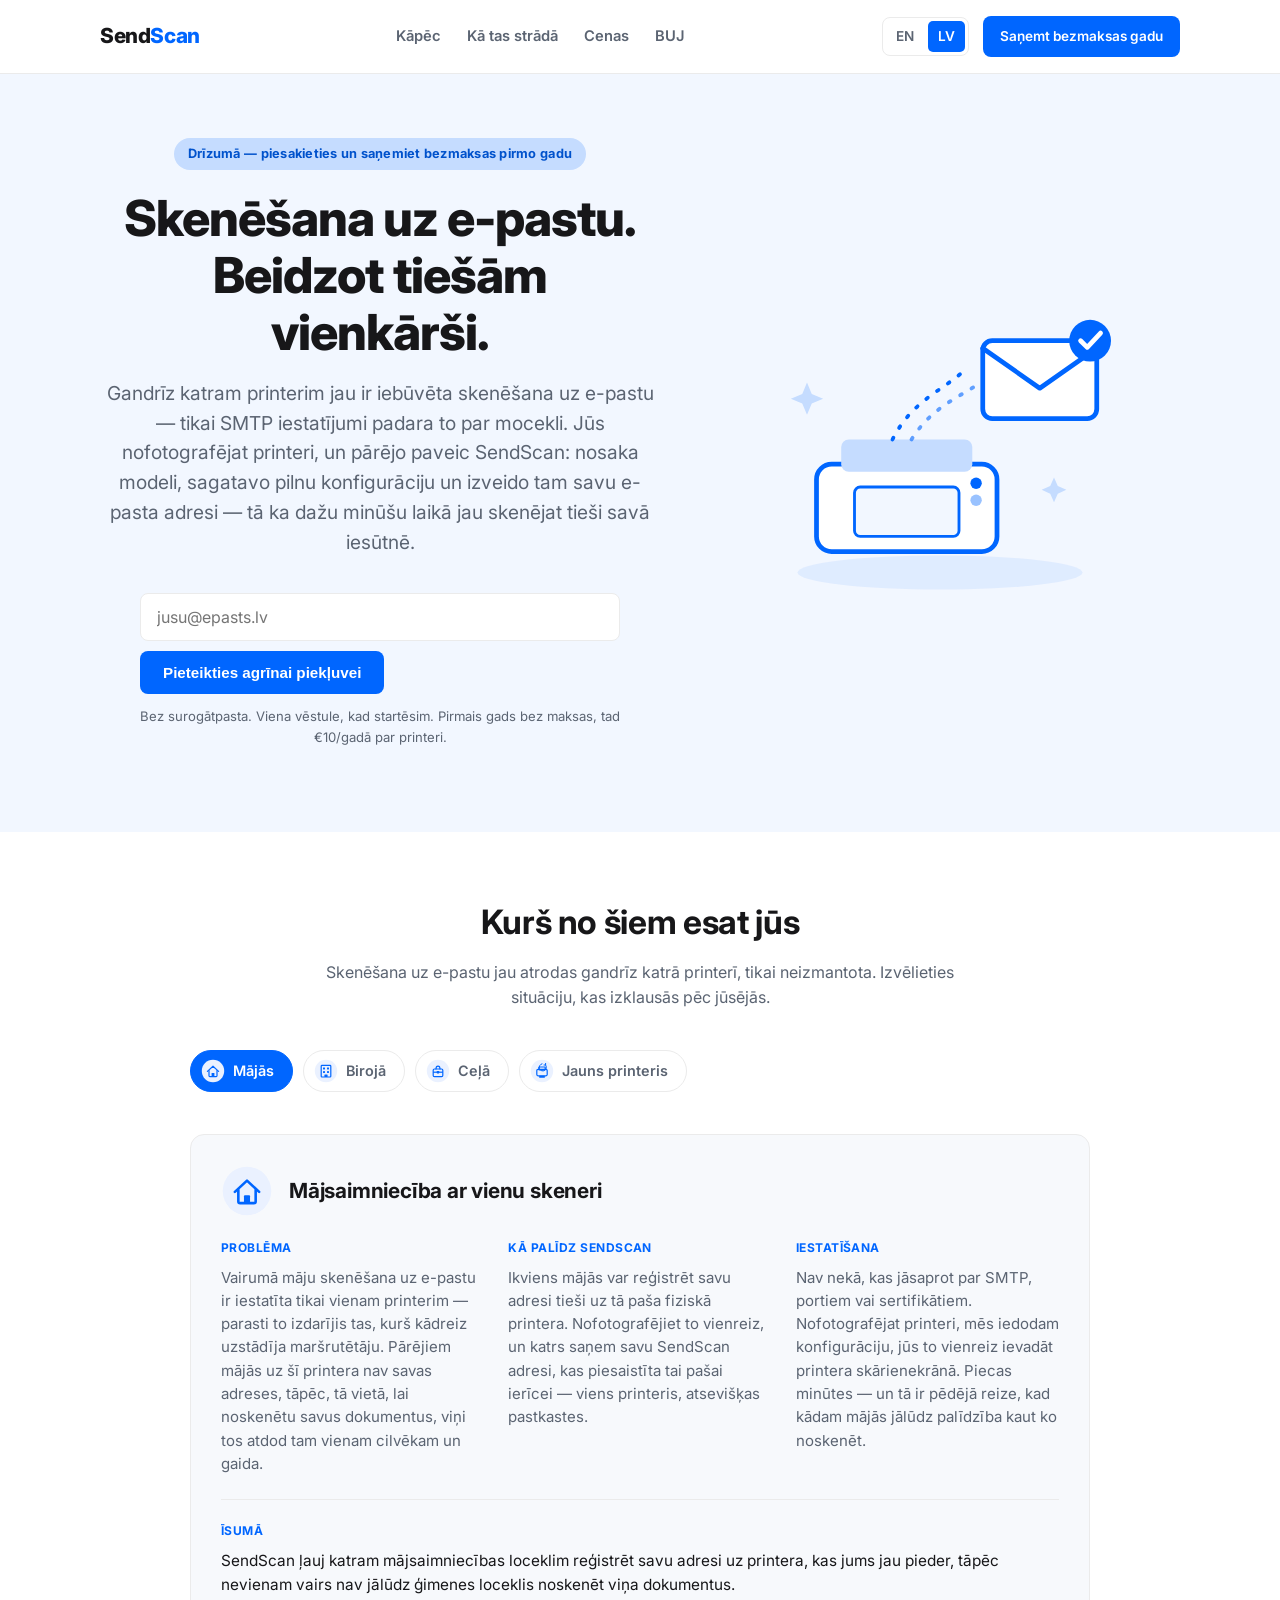
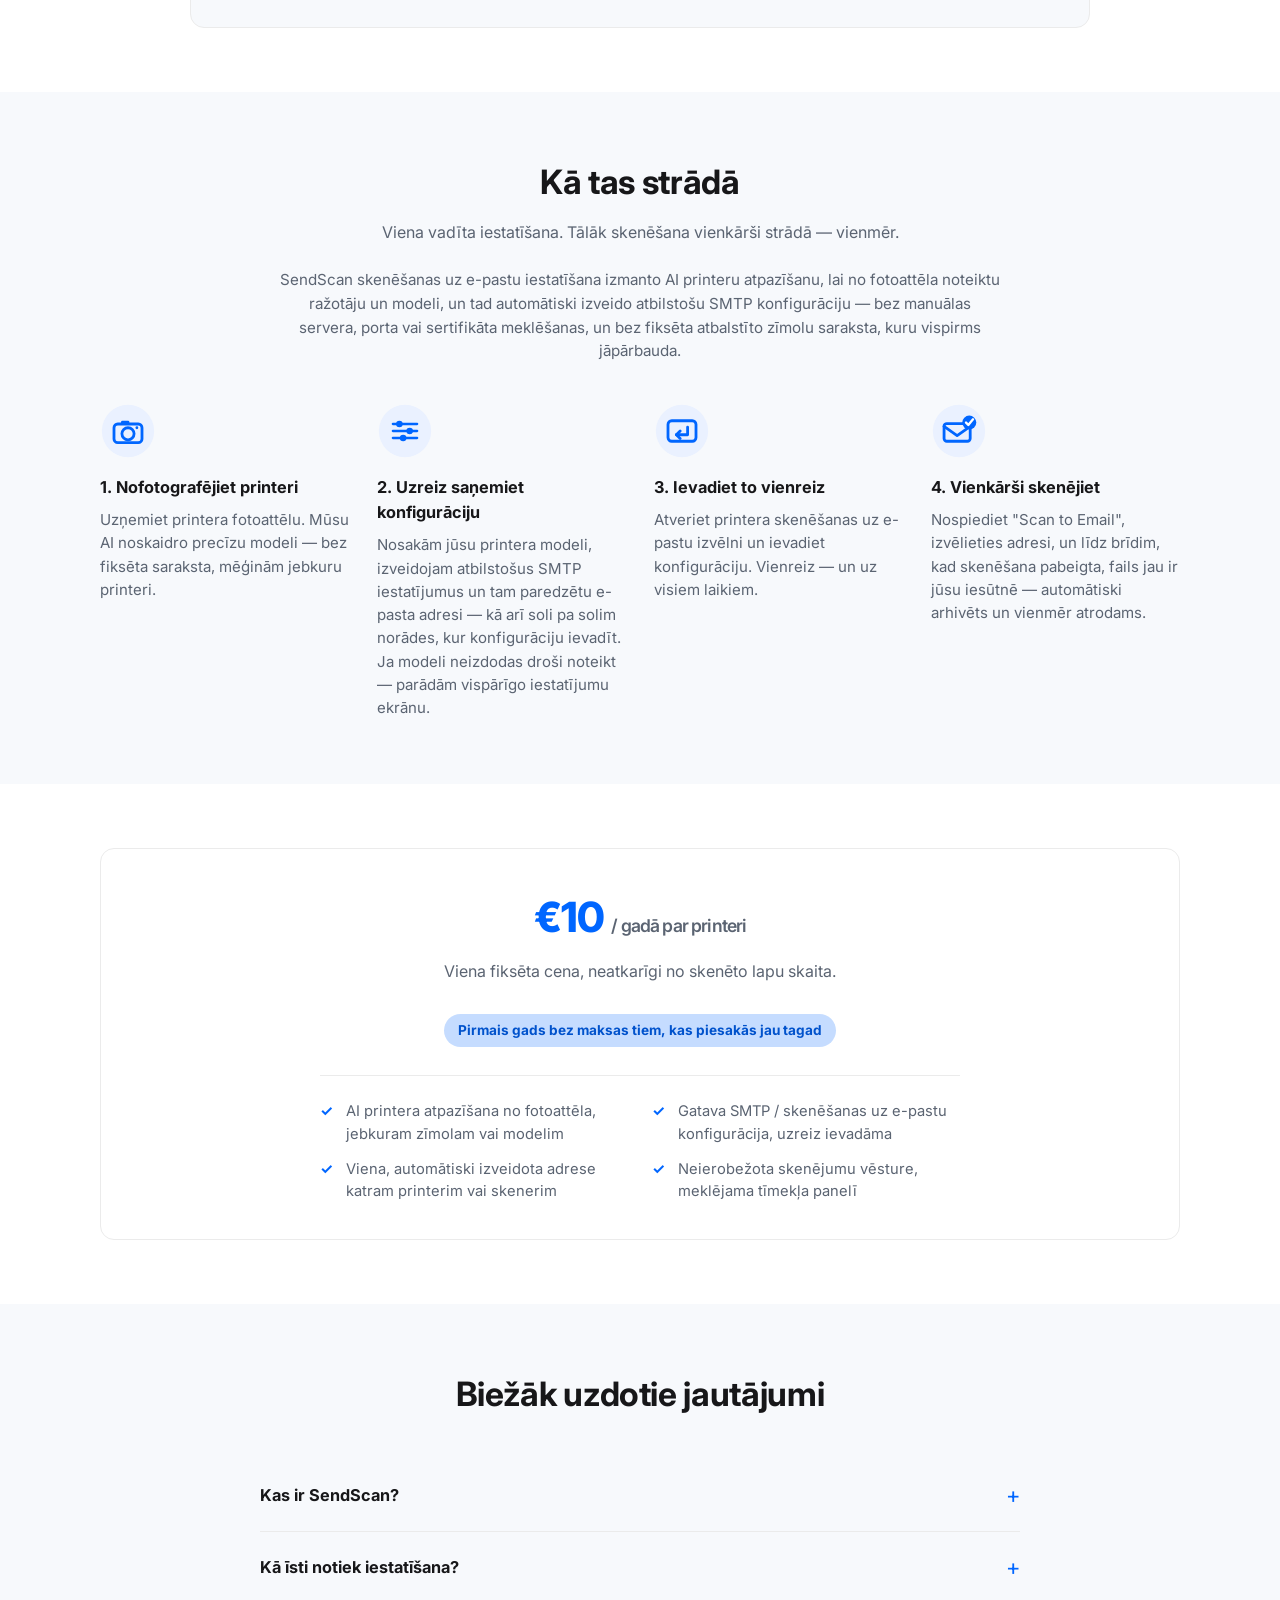
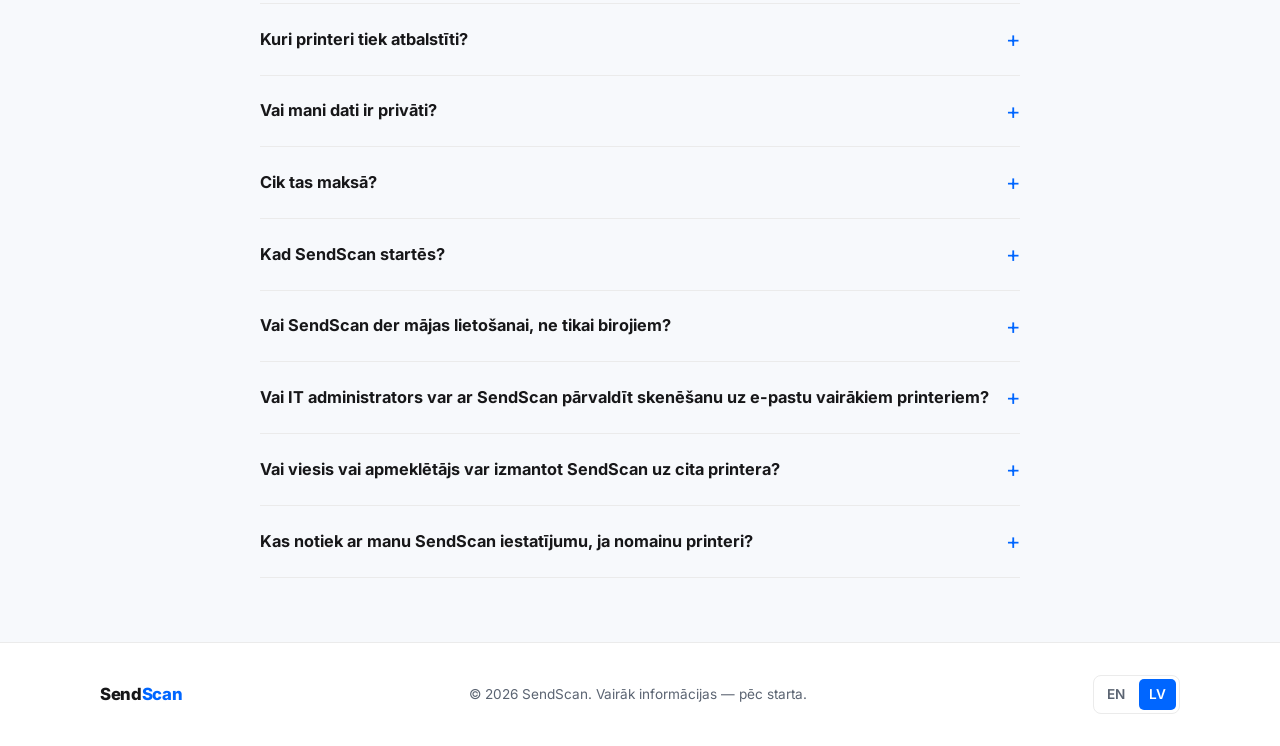
==== commit ef6ca85c: "Fix mis-attributed action: the user photographs, SendScan detects + configures The hero copy previou" ====
--- a/site/lv/index.html
+++ b/site/lv/index.html
@@ -155,7 +155,7 @@
         <div class="hero-content">
           <span class="eyebrow">Drīzumā — piesakieties un saņemiet bezmaksas pirmo gadu</span>
           <h1>Skenēšana uz e-pastu.<br>Beidzot tiešām vienkārši.</h1>
-          <p class="lede">Gandrīz katram printerim jau ir iebūvēta skenēšana uz e-pastu — tikai SMTP iestatījumi padara to par mocekli. SendScan nofotografē jūsu printeri, izveido tam precīzu konfigurāciju un ļauj skenēt tieši savā iesūtnē dažu minūšu laikā.</p>
+          <p class="lede">Gandrīz katram printerim jau ir iebūvēta skenēšana uz e-pastu — tikai SMTP iestatījumi padara to par mocekli. Jūs nofotografējat printeri, un pārējo paveic SendScan: nosaka modeli, sagatavo pilnu konfigurāciju un izveido tam savu e-pasta adresi — tā ka dažu minūšu laikā jau skenējat tieši savā iesūtnē.</p>
 
           <div class="signup-form" data-signup-form id="signup">
             <form>
@@ -312,7 +312,7 @@
         <li>
           <img class="step-icon" src="../assets/images/icon-config.svg" alt="" width="56" height="56">
           <h3>2. Uzreiz saņemiet konfigurāciju</h3>
-          <p>Izveidojam SMTP iestatījumus tieši šim modelim, kā arī soli pa solim norādes, kur tos ievadīt. Ja modeli neizdodas noteikt — parādām vispārīgo iestatījumu ekrānu.</p>
+          <p>Nosakām jūsu printera modeli, izveidojam atbilstošus SMTP iestatījumus un tam paredzētu e-pasta adresi — kā arī soli pa solim norādes, kur konfigurāciju ievadīt. Ja modeli neizdodas droši noteikt — parādām vispārīgo iestatījumu ekrānu.</p>
         </li>
         <li>
           <img class="step-icon" src="../assets/images/icon-enter.svg" alt="" width="56" height="56">
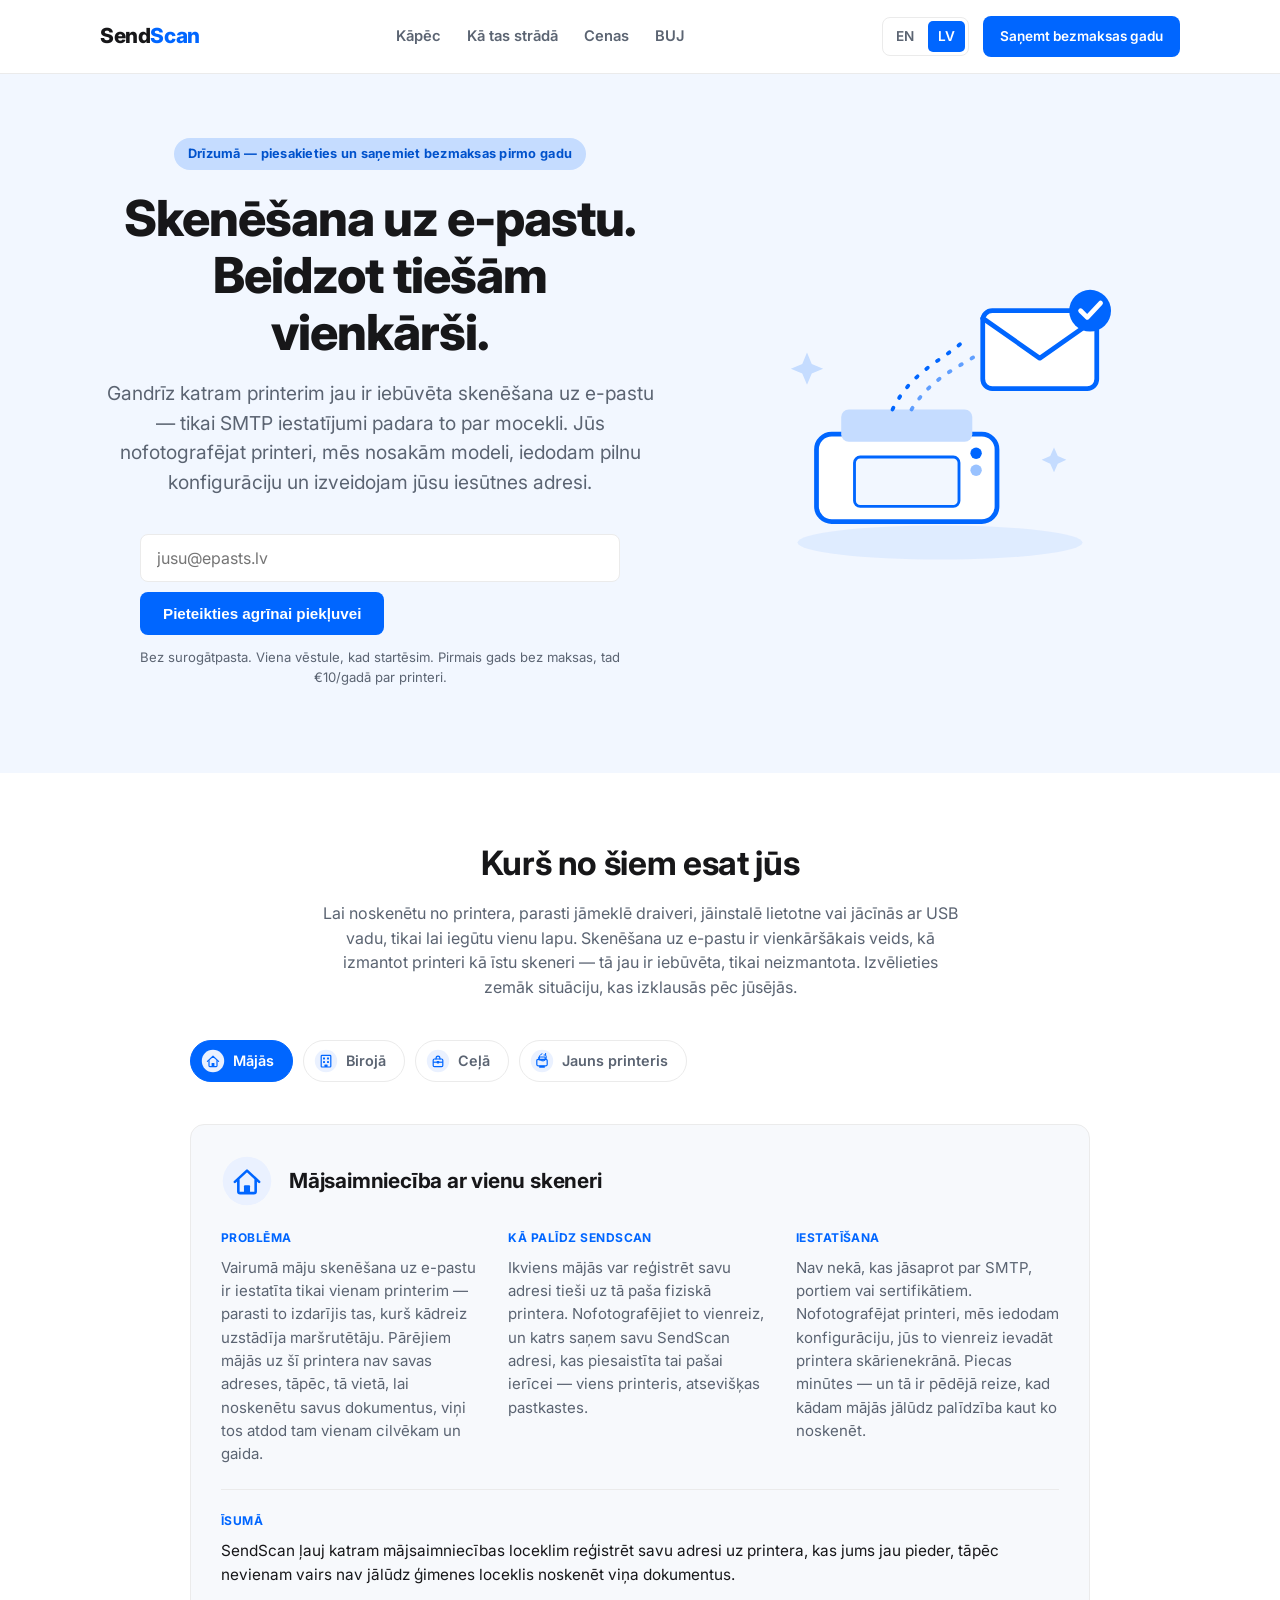
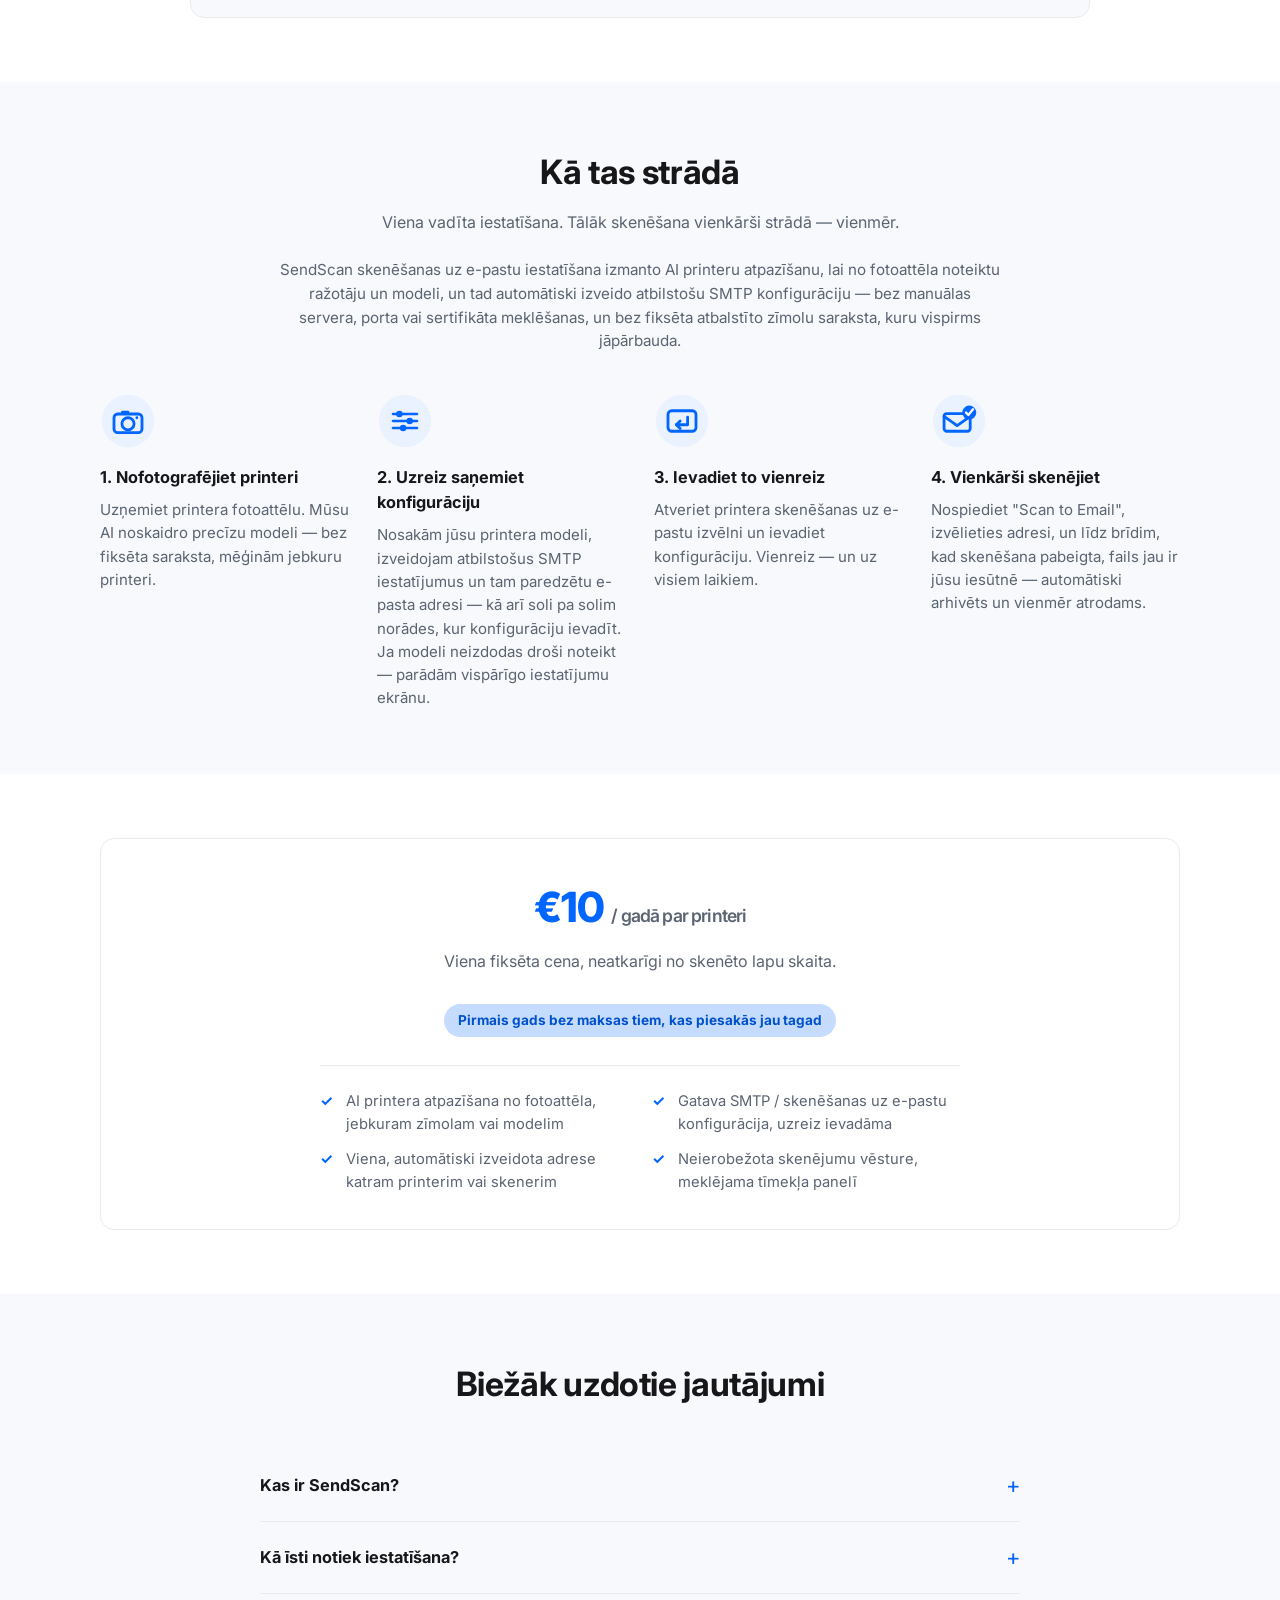
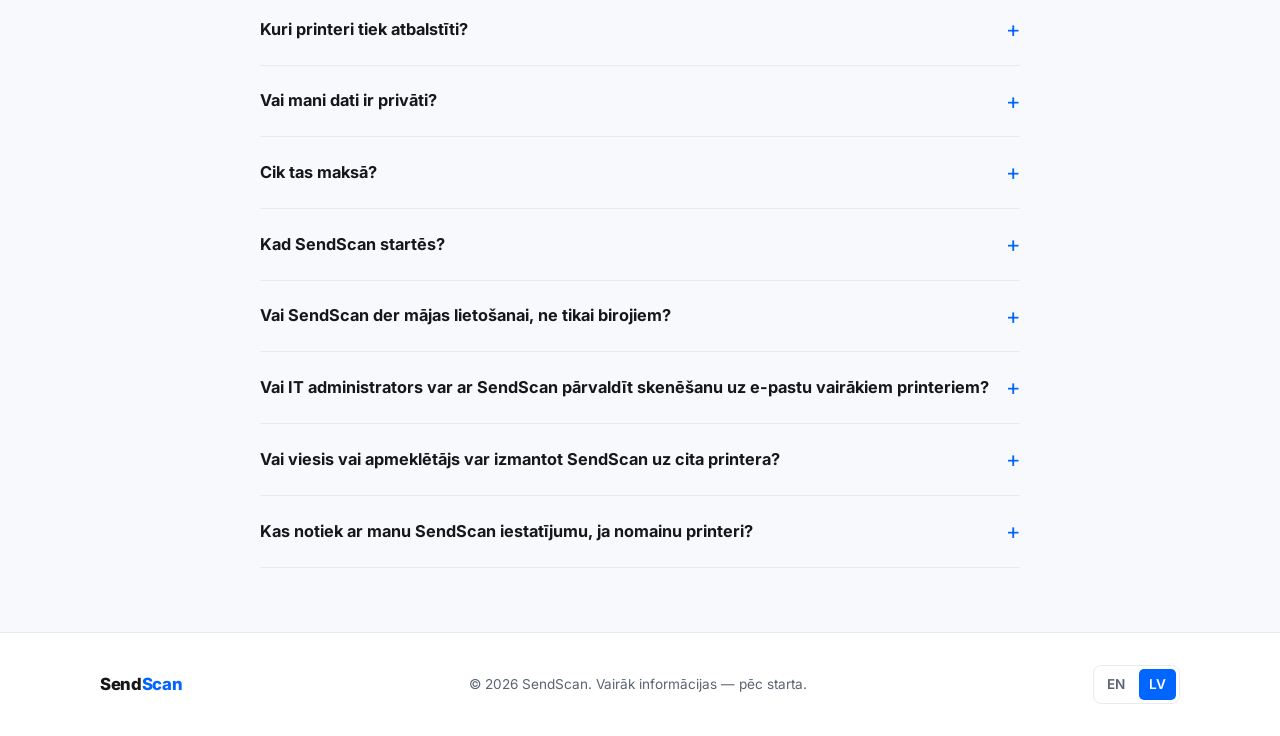
==== commit f453e689: "Shorten hero copy and add the original problem framing Hero lede was one clause too long; tightened " ====
--- a/site/lv/index.html
+++ b/site/lv/index.html
@@ -155,7 +155,7 @@
         <div class="hero-content">
           <span class="eyebrow">Drīzumā — piesakieties un saņemiet bezmaksas pirmo gadu</span>
           <h1>Skenēšana uz e-pastu.<br>Beidzot tiešām vienkārši.</h1>
-          <p class="lede">Gandrīz katram printerim jau ir iebūvēta skenēšana uz e-pastu — tikai SMTP iestatījumi padara to par mocekli. Jūs nofotografējat printeri, un pārējo paveic SendScan: nosaka modeli, sagatavo pilnu konfigurāciju un izveido tam savu e-pasta adresi — tā ka dažu minūšu laikā jau skenējat tieši savā iesūtnē.</p>
+          <p class="lede">Gandrīz katram printerim jau ir iebūvēta skenēšana uz e-pastu — tikai SMTP iestatījumi padara to par mocekli. Jūs nofotografējat printeri, mēs nosakām modeli, iedodam pilnu konfigurāciju un izveidojam jūsu iesūtnes adresi.</p>
 
           <div class="signup-form" data-signup-form id="signup">
             <form>
@@ -180,7 +180,7 @@
     <div class="wrap">
       <div class="section-head">
         <h2>Kurš no šiem esat jūs</h2>
-        <p>Skenēšana uz e-pastu jau atrodas gandrīz katrā printerī, tikai neizmantota. Izvēlieties situāciju, kas izklausās pēc jūsējās.</p>
+        <p>Lai noskenētu no printera, parasti jāmeklē draiveri, jāinstalē lietotne vai jācīnās ar USB vadu, tikai lai iegūtu vienu lapu. Skenēšana uz e-pastu ir vienkāršākais veids, kā izmantot printeri kā īstu skeneri — tā jau ir iebūvēta, tikai neizmantota. Izvēlieties zemāk situāciju, kas izklausās pēc jūsējās.</p>
       </div>
 
       <div class="usecases">
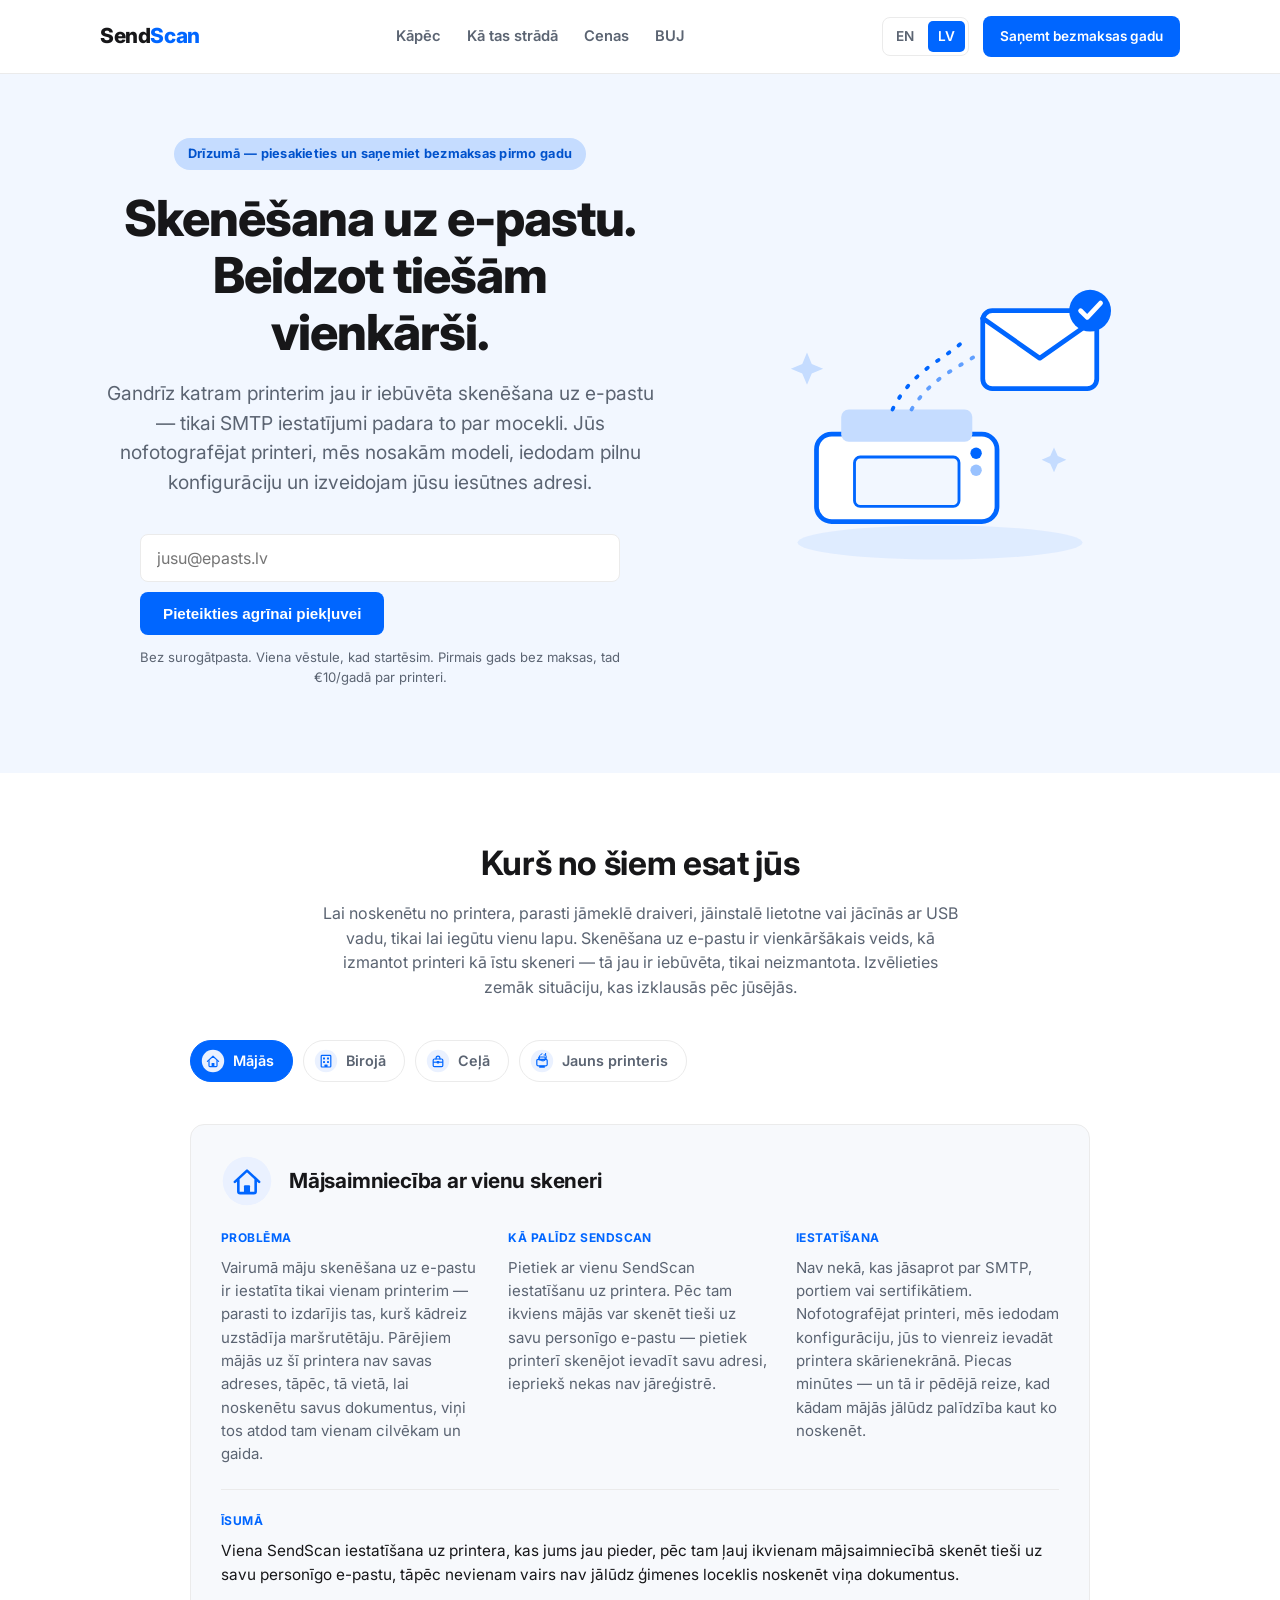
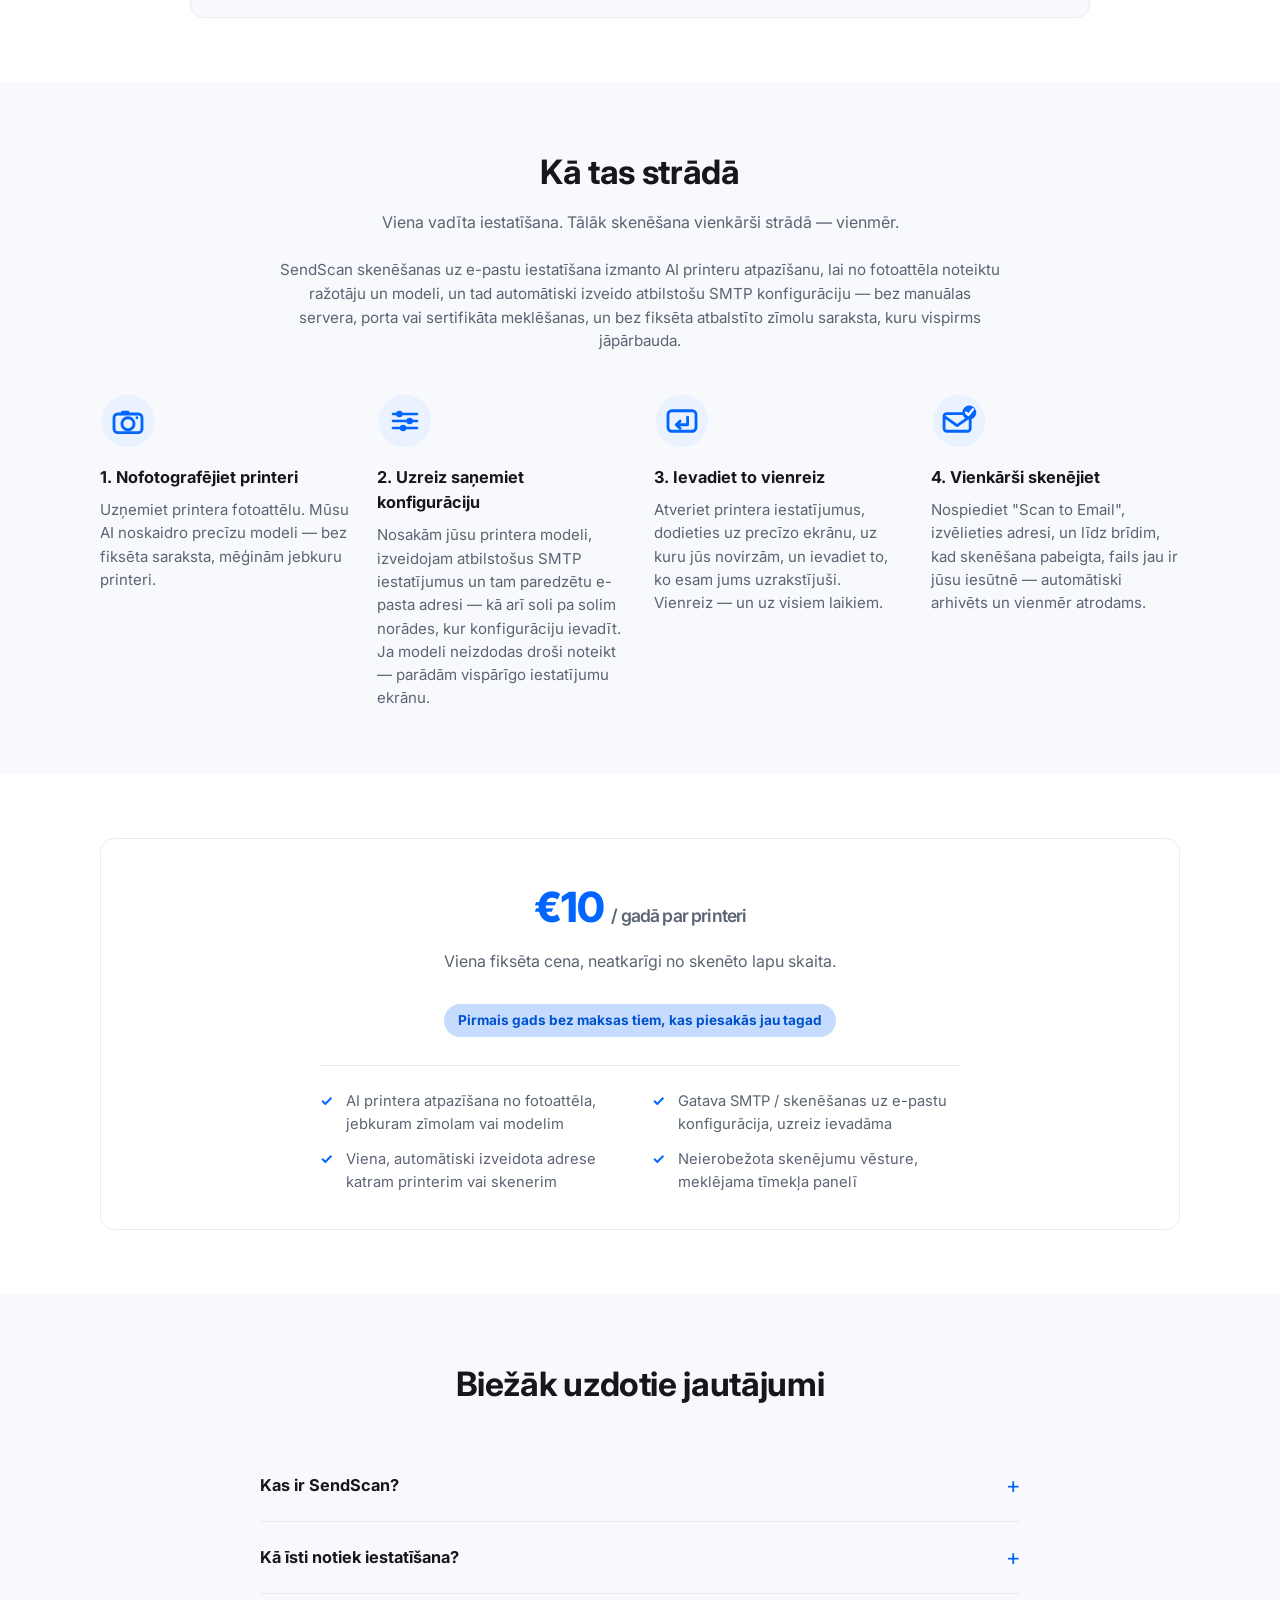
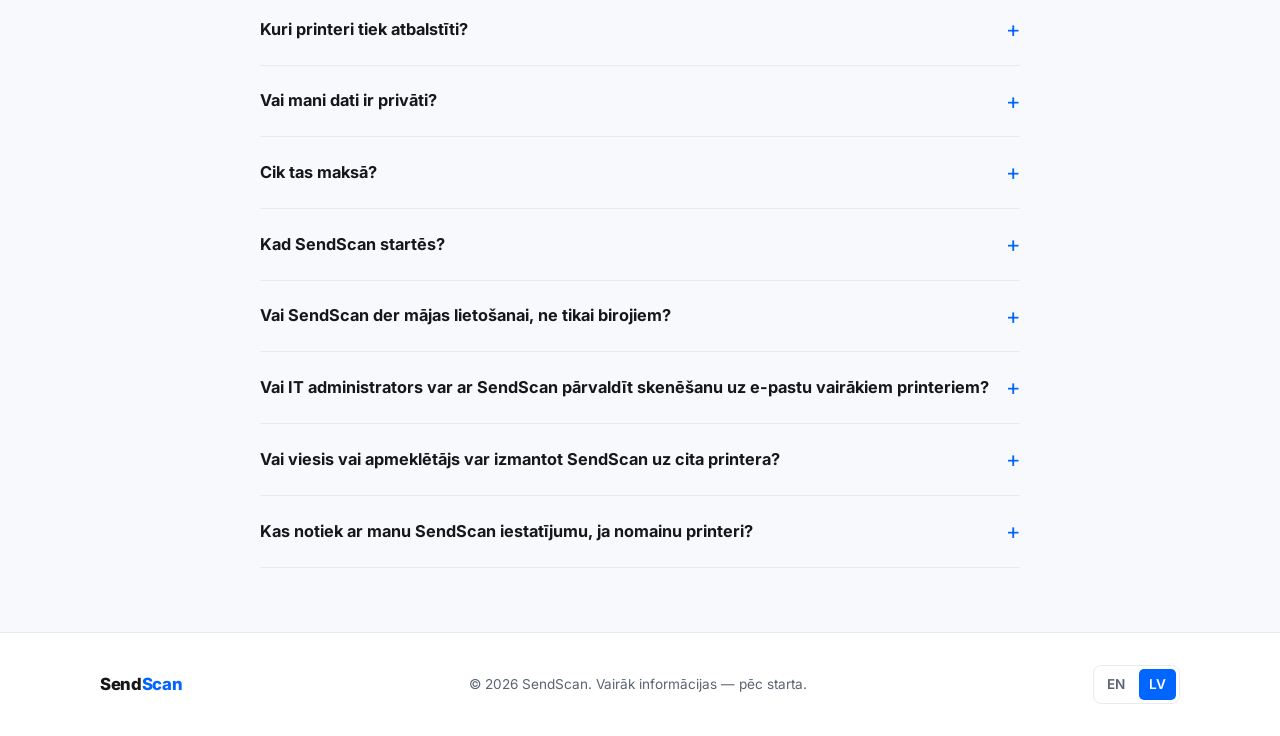
==== commit da6f41ae: "Fix another mis-described mechanic: one setup, not per-person registration The home/guest panels and" ====
--- a/site/lv/index.html
+++ b/site/lv/index.html
@@ -95,7 +95,7 @@
       "name": "Vai SendScan der mājas lietošanai, ne tikai birojiem?",
       "acceptedAnswer": {
         "@type": "Answer",
-        "text": "Jā. SendScan tikpat labi strādā uz viena mājas printera, cik uz biroja printeru parka — katrs ģimenes loceklis var reģistrēt savu adresi uz tās pašas fiziskās ierīces, tāpēc skenēšana vairs nav kaut kas, ko lūdzat izdarīt vienam cilvēkam mājās."
+        "text": "Jā. SendScan tikpat labi strādā uz viena mājas printera, cik uz biroja printeru parka — pietiek ar vienu iestatīšanu visai mājsaimniecībai, un pēc tam ikviens var skenēt tieši uz savu personīgo e-pastu, tāpēc skenēšana vairs nav kaut kas, ko lūdzat izdarīt vienam cilvēkam mājās."
       }
     },
     {
@@ -205,7 +205,7 @@
             </div>
             <div class="panel-block">
               <span class="panel-label">Kā palīdz SendScan</span>
-              <p>Ikviens mājās var reģistrēt savu adresi tieši uz tā paša fiziskā printera. Nofotografējiet to vienreiz, un katrs saņem savu SendScan adresi, kas piesaistīta tai pašai ierīcei — viens printeris, atsevišķas pastkastes.</p>
+              <p>Pietiek ar vienu SendScan iestatīšanu uz printera. Pēc tam ikviens mājās var skenēt tieši uz savu personīgo e-pastu — pietiek printerī skenējot ievadīt savu adresi, iepriekš nekas nav jāreģistrē.</p>
             </div>
             <div class="panel-block">
               <span class="panel-label">Iestatīšana</span>
@@ -214,7 +214,7 @@
           </div>
           <div class="panel-block panel-block--summary">
             <span class="panel-label">Īsumā</span>
-            <p>SendScan ļauj katram mājsaimniecības loceklim reģistrēt savu adresi uz printera, kas jums jau pieder, tāpēc nevienam vairs nav jālūdz ģimenes loceklis noskenēt viņa dokumentus.</p>
+            <p>Viena SendScan iestatīšana uz printera, kas jums jau pieder, pēc tam ļauj ikvienam mājsaimniecībā skenēt tieši uz savu personīgo e-pastu, tāpēc nevienam vairs nav jālūdz ģimenes loceklis noskenēt viņa dokumentus.</p>
           </div>
         </div>
 
@@ -255,7 +255,7 @@
             </div>
             <div class="panel-block">
               <span class="panel-label">Kā palīdz SendScan</span>
-              <p>Ikviens var uzreiz reģistrēt savu SendScan adresi jebkuram printerim, kuram viņam ir fiziska piekļuve — tam nav nepieciešams, lai administrators pievieno jūs organizācijas iekšējai adrešu grāmatai.</p>
+              <p>Ikviens ar fizisku piekļuvi printera skārienekrānam var pats veikt vienreizējo SendScan iestatīšanu, bez administratora apstiprinājuma — un, tiklīdz tas izdarīts, pietiek printerī ievadīt savu e-pasta adresi, lai skenētu tieši uz savu personīgo iesūtni.</p>
             </div>
             <div class="panel-block">
               <span class="panel-label">Iestatīšana</span>
@@ -264,7 +264,7 @@
           </div>
           <div class="panel-block panel-block--summary">
             <span class="panel-label">Īsumā</span>
-            <p>SendScan strādā ikvienam, kurš stāv printera priekšā, nevis tikai organizācijas pastāvīgajiem darbiniekiem — viesis var iestatīt savu skenēšanas uz e-pastu adresi uz svešas organizācijas printera dažu minūšu laikā, bez administratora piekļuves.</p>
+            <p>SendScan strādā ikvienam, kurš stāv printera priekšā, nevis tikai organizācijas pastāvīgajiem darbiniekiem — viesis var pats veikt vienreizējo iestatīšanu (vai vienkārši to izmantot, ja tā jau izdarīta) un skenēt tieši uz savu personīgo iesūtni dažu minūšu laikā, bez administratora piekļuves.</p>
           </div>
         </div>
 
@@ -317,7 +317,7 @@
         <li>
           <img class="step-icon" src="../assets/images/icon-enter.svg" alt="" width="56" height="56">
           <h3>3. Ievadiet to vienreiz</h3>
-          <p>Atveriet printera skenēšanas uz e-pastu izvēlni un ievadiet konfigurāciju. Vienreiz — un uz visiem laikiem.</p>
+          <p>Atveriet printera iestatījumus, dodieties uz precīzo ekrānu, uz kuru jūs novirzām, un ievadiet to, ko esam jums uzrakstījuši. Vienreiz — un uz visiem laikiem.</p>
         </li>
         <li>
           <img class="step-icon" src="../assets/images/icon-inbox.svg" alt="" width="56" height="56">
@@ -376,7 +376,7 @@
         </details>
         <details>
           <summary>Vai SendScan der mājas lietošanai, ne tikai birojiem?</summary>
-          <p>Jā. SendScan tikpat labi strādā uz viena mājas printera, cik uz biroja printeru parka — katrs ģimenes loceklis var reģistrēt savu adresi uz tās pašas fiziskās ierīces, tāpēc skenēšana vairs nav kaut kas, ko lūdzat izdarīt vienam cilvēkam mājās.</p>
+          <p>Jā. SendScan tikpat labi strādā uz viena mājas printera, cik uz biroja printeru parka — pietiek ar vienu iestatīšanu visai mājsaimniecībai, un pēc tam ikviens var skenēt tieši uz savu personīgo e-pastu, tāpēc skenēšana vairs nav kaut kas, ko lūdzat izdarīt vienam cilvēkam mājās.</p>
         </details>
         <details>
           <summary>Vai IT administrators var ar SendScan pārvaldīt skenēšanu uz e-pastu vairākiem printeriem?</summary>
